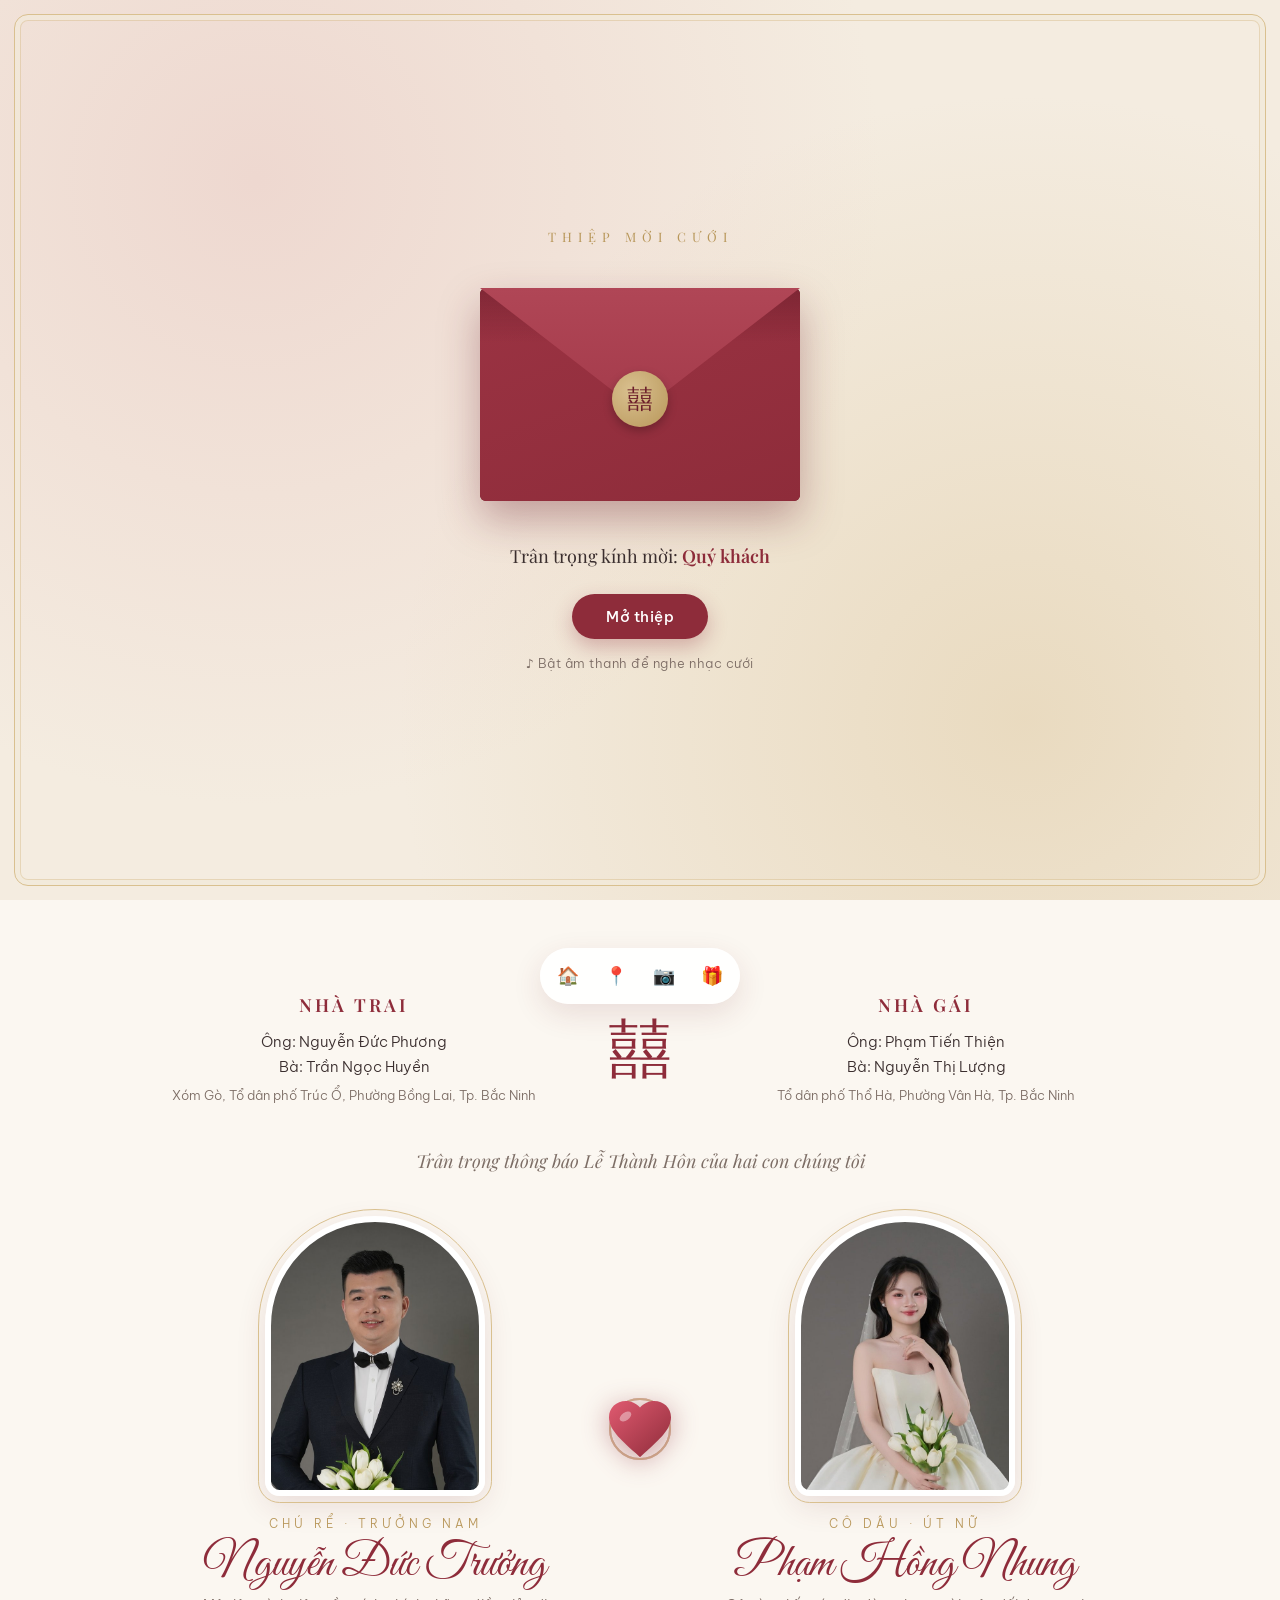
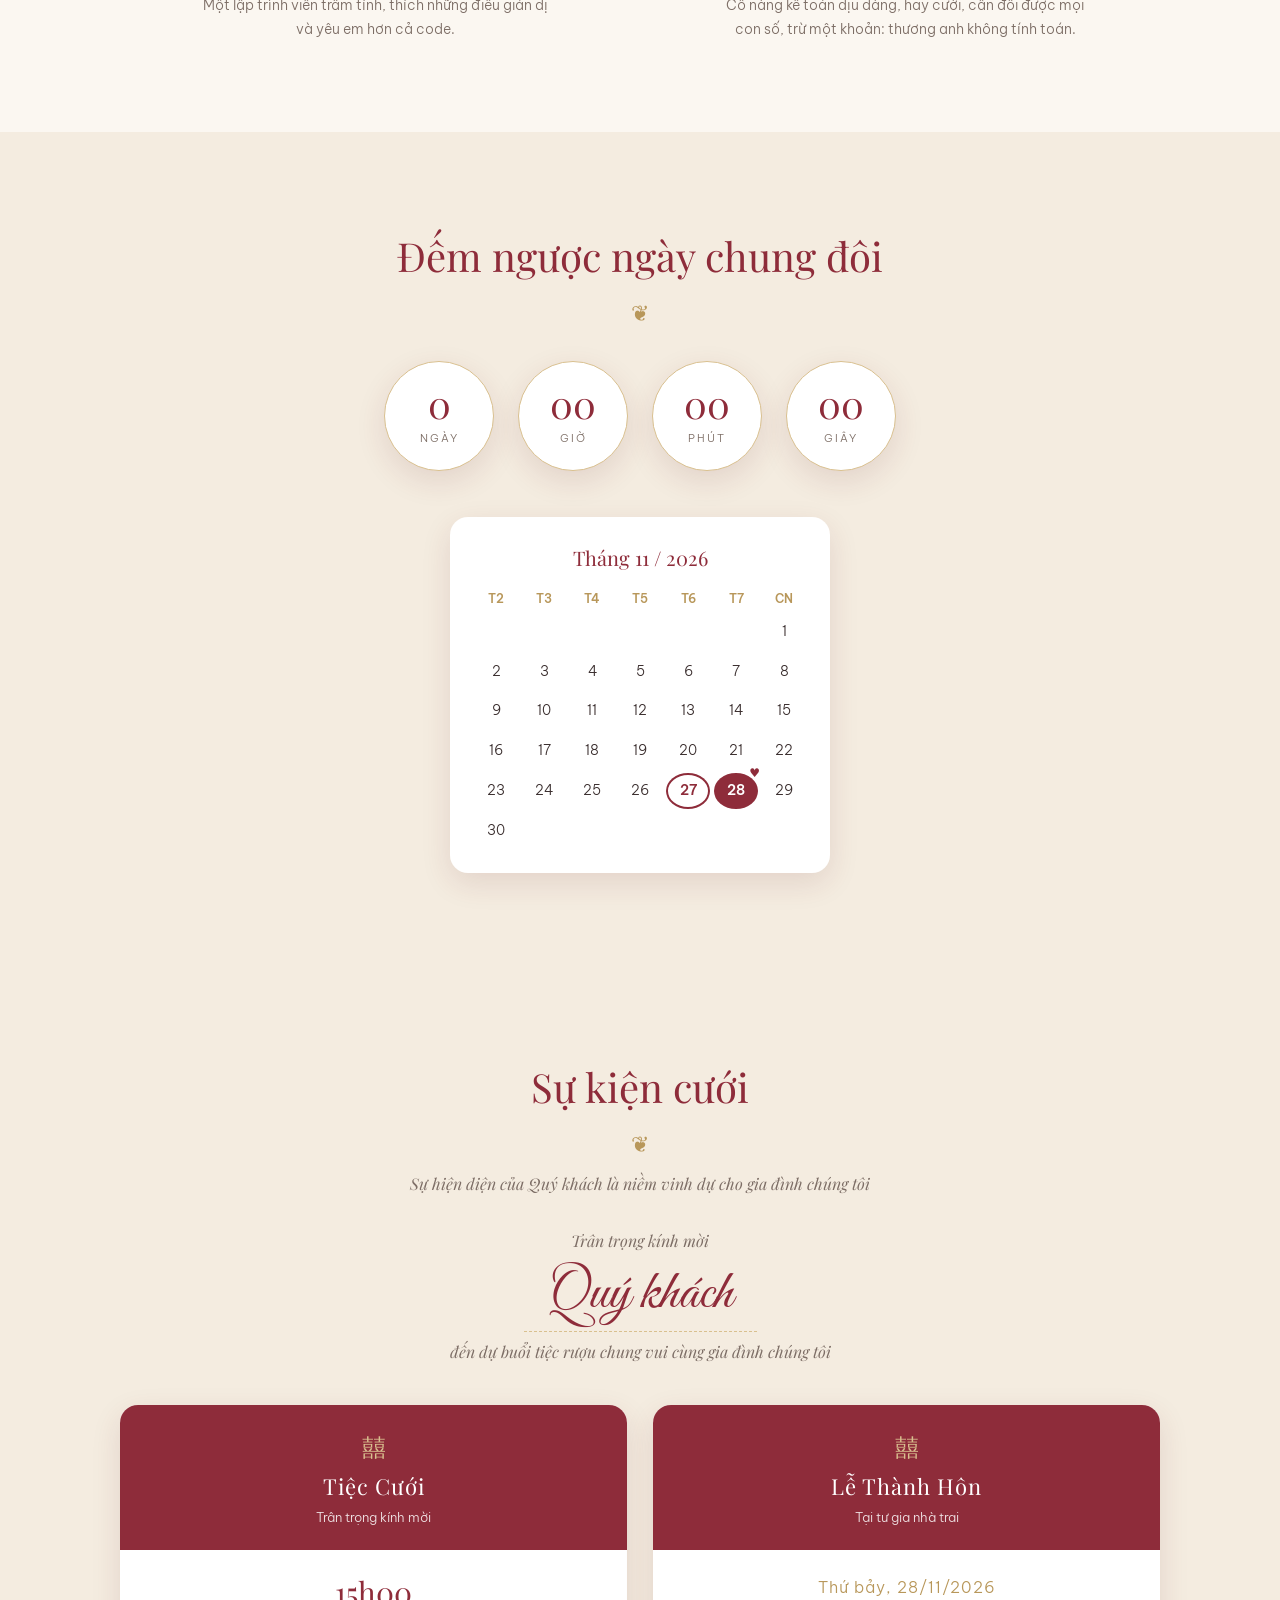
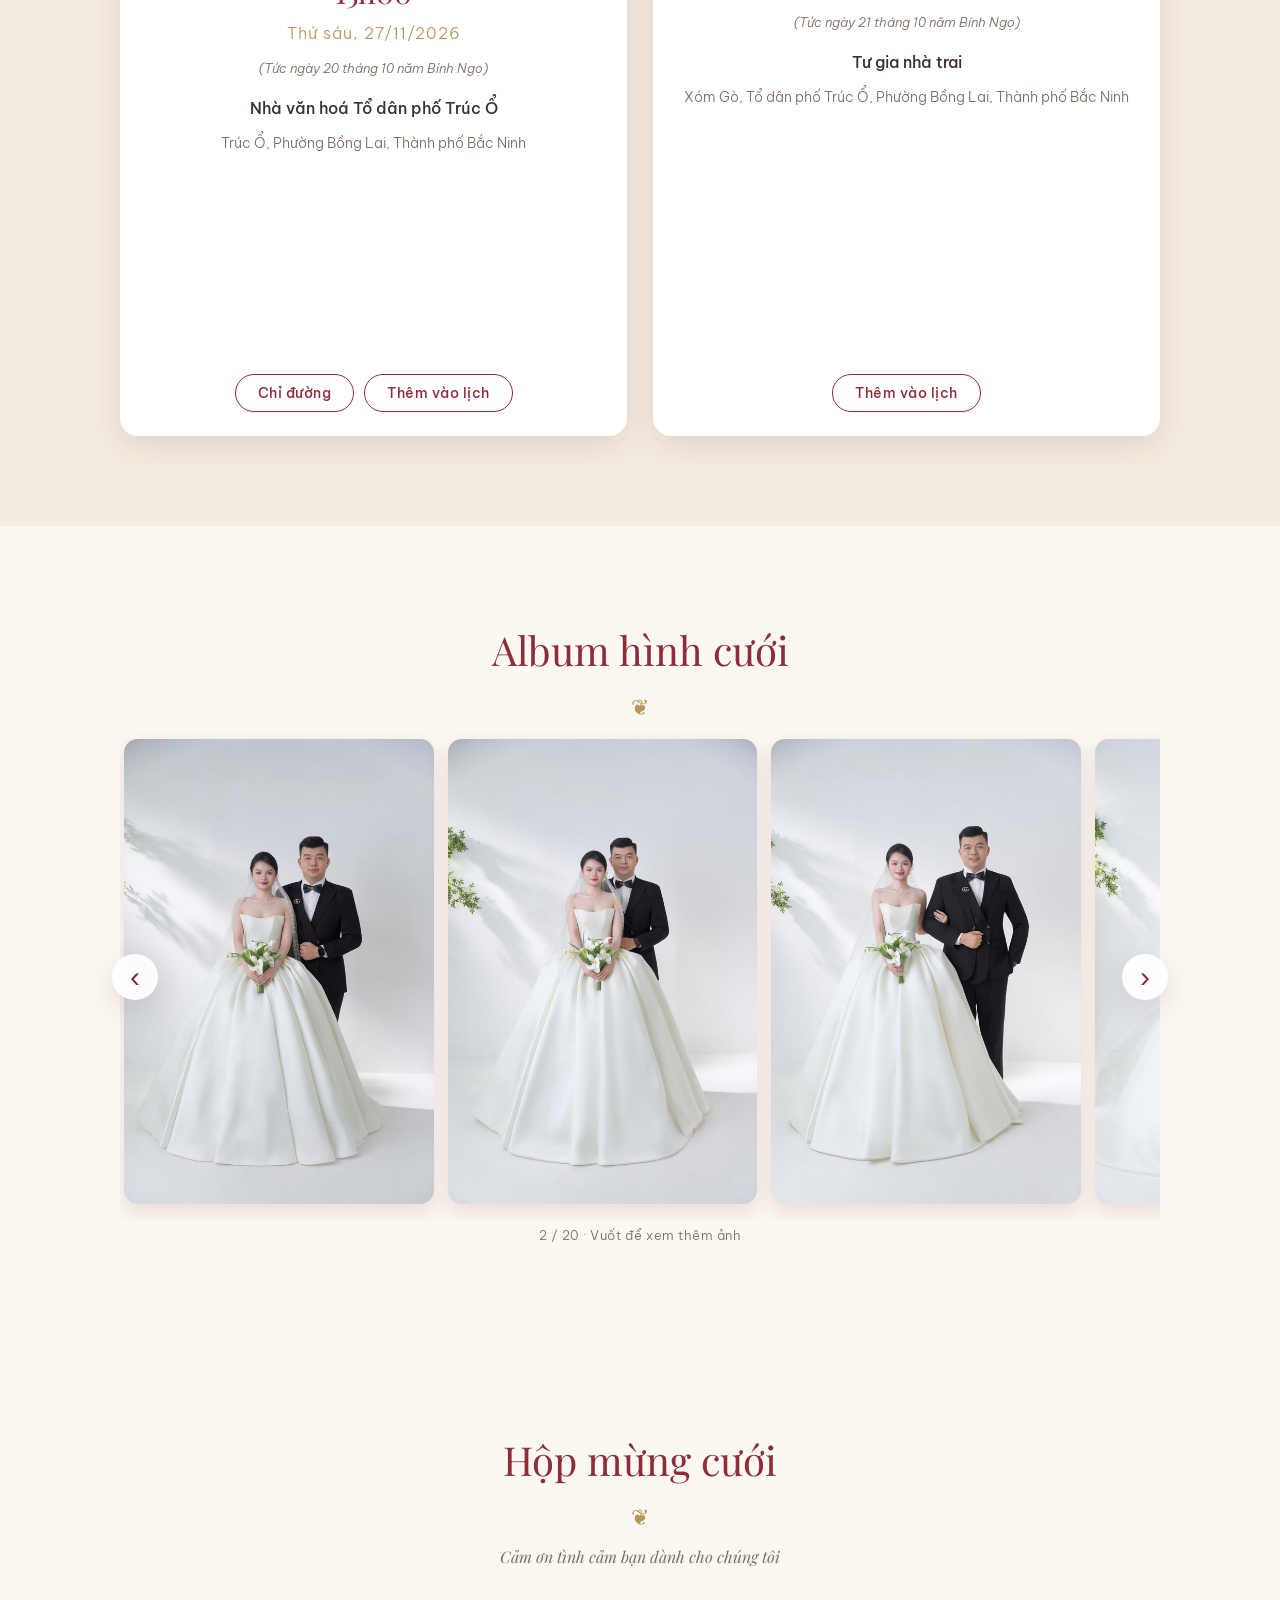
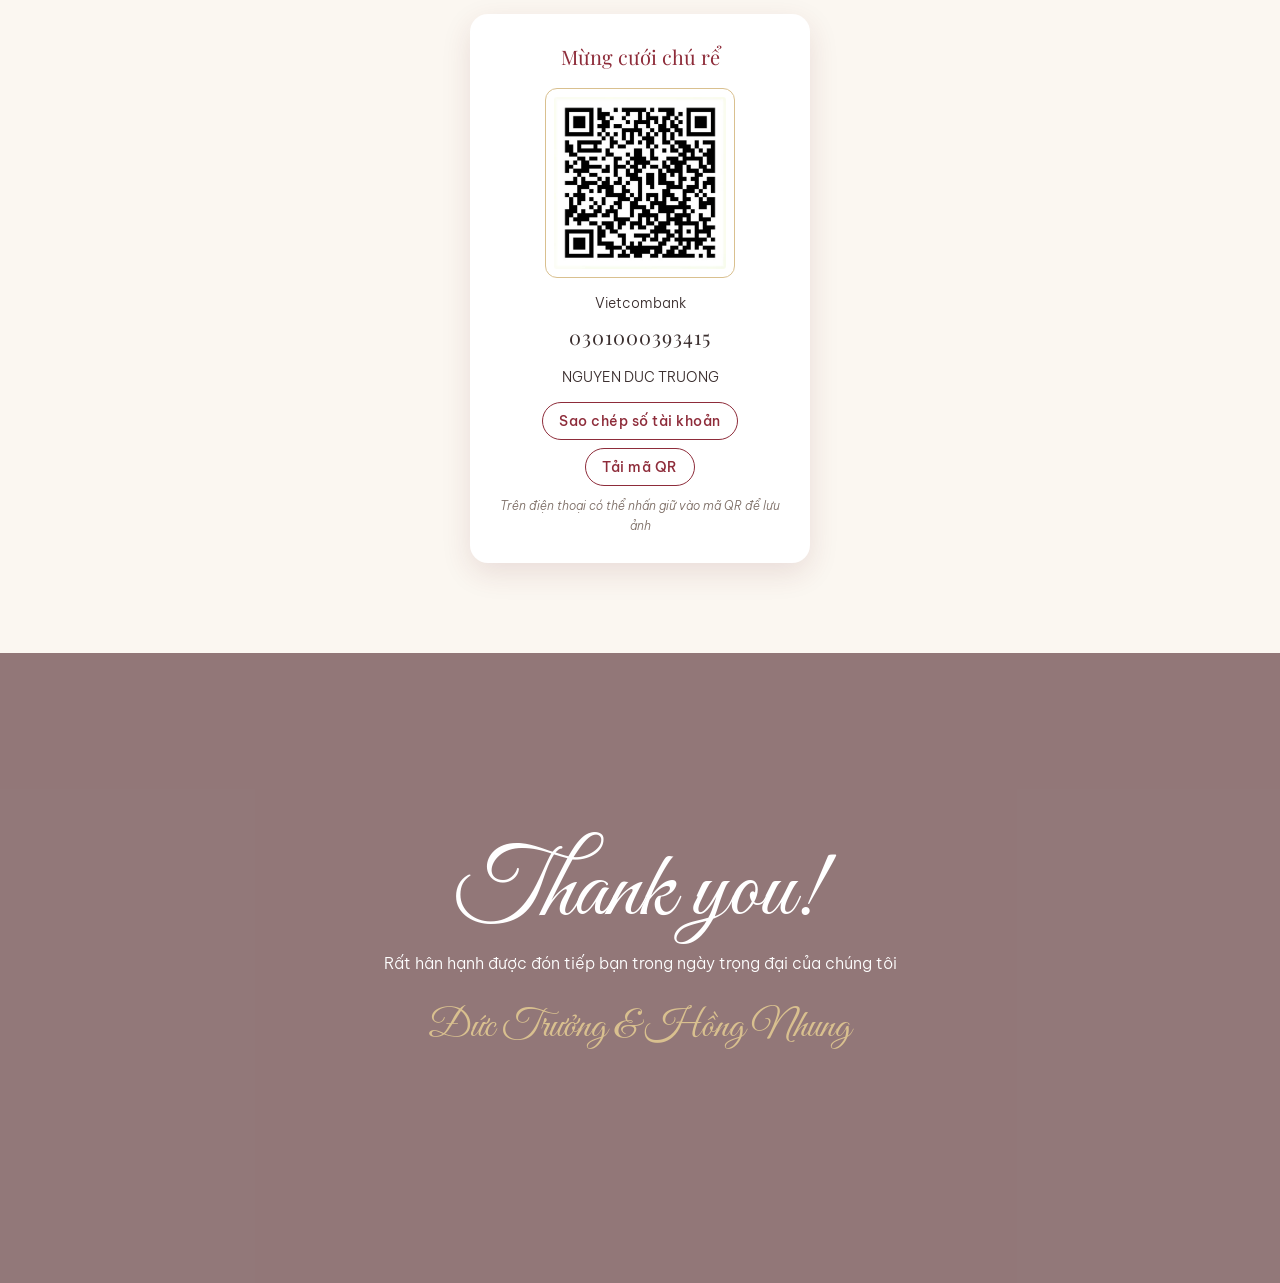
==== index.html @ d147ee99 "anh" ====
<!DOCTYPE html>
<html lang="vi">
<head>
  <meta charset="UTF-8" />
  <meta name="viewport" content="width=device-width, initial-scale=1.0" />
  <title>Đức Trưởng ♥ Hồng Nhung — Thiệp cưới</title>
  <meta name="description" content="Trân trọng kính mời bạn đến dự lễ thành hôn của Đức Trưởng & Hồng Nhung" />
  <meta property="og:title" content="Thiệp cưới Đức Trưởng ♥ Hồng Nhung" />
  <meta property="og:description" content="Tiệc cưới 15h00 Thứ Bảy 28.11.2026 — Lễ thành hôn Chủ nhật 29.11.2026" />
  <!-- Ảnh đại diện khi gửi link qua Zalo / Messenger / Facebook.
       Nếu đổi địa chỉ trang thì sửa 2 dòng og:url và og:image bên dưới -->
  <meta property="og:type" content="website" />
  <meta property="og:url" content="https://0347778774.github.io/ThiepCuoi/" />
  <meta property="og:image" content="https://0347778774.github.io/ThiepCuoi/images/og.jpg" />
  <meta property="og:image:secure_url" content="https://0347778774.github.io/ThiepCuoi/images/og.jpg" />
  <meta property="og:image:type" content="image/jpeg" />
  <meta property="og:image:width" content="1200" />
  <meta property="og:image:height" content="630" />
  <meta property="og:image:alt" content="Thiệp cưới Đức Trưởng & Hồng Nhung" />
  <meta name="twitter:card" content="summary_large_image" />
  <meta name="twitter:image" content="https://0347778774.github.io/ThiepCuoi/images/og.jpg" />
  <meta property="og:site_name" content="Thiệp cưới Đức Trưởng & Hồng Nhung" />
  <meta property="og:locale" content="vi_VN" />
  <meta itemprop="image" content="https://0347778774.github.io/ThiepCuoi/images/og.jpg" />
  <link rel="image_src" href="https://0347778774.github.io/ThiepCuoi/images/og.jpg" />
  <link rel="icon" href="data:image/svg+xml,%3Csvg xmlns='http://www.w3.org/2000/svg' viewBox='0 0 100 100'%3E%3Ctext y='.9em' font-size='90'%3E%E2%9D%A4%EF%B8%8F%3C/text%3E%3C/svg%3E" />
  <link rel="preconnect" href="https://fonts.googleapis.com" />
  <link rel="preconnect" href="https://fonts.gstatic.com" crossorigin />
  <link href="https://fonts.googleapis.com/css2?family=Great+Vibes&family=Playfair+Display:ital,wght@0,400;0,600;1,400&family=Be+Vietnam+Pro:wght@300;400;500;600&display=swap" rel="stylesheet" />
  <link rel="stylesheet" href="style.css?v=18" />
</head>
<body class="locked">

  <!-- ========== MÀN HÌNH PHONG BÌ ========== -->
  <div id="cover" class="cover">
    <div class="cover-inner">
      <p class="cover-label">Thiệp mời cưới</p>
      <div class="envelope" id="envelope">
        <div class="env-back"></div>
        <div class="env-letter">
          <span class="hy">囍</span>
          <p class="script" data-bind="shortNames"></p>
          <p class="small" data-bind="dateDots"></p>
        </div>
        <div class="env-front"></div>
        <div class="env-flap"></div>
        <div class="env-seal">囍</div>
      </div>
      <p class="cover-guest">Trân trọng kính mời: <strong id="guestName">Quý khách</strong></p>
      <button class="btn btn-primary btn-shine" id="openBtn">Mở thiệp</button>
      <p class="cover-hint">♪ Bật âm thanh để nghe nhạc cưới</p>
    </div>
  </div>

  <!-- ========== NÚT NHẠC ========== -->
  <button class="music-btn" id="musicBtn" aria-label="Bật/tắt nhạc" hidden>
    <svg viewBox="0 0 24 24" width="22" height="22"><path fill="currentColor" d="M12 3v10.55A4 4 0 1 0 14 17V7h4V3h-6z"/></svg>
  </button>
  <audio id="bgMusic" loop preload="none"></audio>

  <!-- Hoa rơi -->
  <div id="petals" class="petals" aria-hidden="true"></div>

  <main id="main">

    <!-- ========== HERO ========== -->
    <section class="hero" id="home">
      <div class="hero-photo" id="heroPhoto"></div>
      <div class="hero-overlay"></div>
      <div class="hero-content reveal">
        <p class="eyebrow">Save the date</p>
        <h1 class="script hero-names">
          <span data-bind="groomShort"></span>
          <span class="amp">&amp;</span>
          <span data-bind="brideShort"></span>
        </h1>
        <p class="hero-date" data-bind="dateDots"></p>
        <p class="hero-guest" data-guest-box hidden><span>Trân trọng kính mời</span><strong class="script" data-guest></strong></p>
        <a href="#invite" class="scroll-down" aria-label="Cuộn xuống"><span></span></a>
      </div>
    </section>

    <!-- ========== LỜI MỜI & GIA ĐÌNH ========== -->
    <section class="section invite" id="invite">
      <div class="container">
        <div class="families reveal">
          <div class="family">
            <h4>Nhà trai</h4>
            <p>Ông: <span data-bind="groomFather"></span></p>
            <p>Bà: <span data-bind="groomMother"></span></p>
            <p class="addr" data-bind="groomAddress"></p>
          </div>
          <div class="hy-big">囍</div>
          <div class="family">
            <h4>Nhà gái</h4>
            <p>Ông: <span data-bind="brideFather"></span></p>
            <p>Bà: <span data-bind="brideMother"></span></p>
            <p class="addr" data-bind="brideAddress"></p>
          </div>
        </div>

        <p class="invite-text reveal">Trân trọng thông báo Lễ Thành Hôn của hai con chúng tôi</p>

        <div class="couple reveal">
          <div class="person">
            <div class="avatar" id="groomPhoto"></div>
            <p class="role" data-bind="groomRole"></p>
            <h3 class="script" data-bind="groomName"></h3>
            <p class="bio" data-bind="groomBio"></p>
          </div>
          <div class="heart-sep" aria-hidden="true">
            <span class="ring"></span><span class="ring r2"></span>
            <svg class="heart" viewBox="0 0 32 29">
              <defs><linearGradient id="heartGrad" x1="0" y1="0" x2="1" y2="1"><stop offset="0" stop-color="#e05a70"/><stop offset="1" stop-color="#8e2c3a"/></linearGradient></defs>
              <path fill="url(#heartGrad)" d="M16 29l-2.3-2.1C5.5 19.5 0 14.5 0 8.4 0 3.5 3.8 0 8.7 0c2.8 0 5.4 1.3 7.3 3.3C17.9 1.3 20.5 0 23.3 0 28.2 0 32 3.5 32 8.4c0 6.1-5.5 11.1-13.7 18.5L16 29z"/>
              <ellipse cx="8.5" cy="8" rx="3.4" ry="2" fill="#fff" opacity=".4" transform="rotate(-35 8.5 8)"/>
            </svg>
            <i>♥</i><i>♥</i><i>♥</i>
          </div>
          <div class="person">
            <div class="avatar" id="bridePhoto"></div>
            <p class="role" data-bind="brideRole"></p>
            <h3 class="script" data-bind="brideName"></h3>
            <p class="bio" data-bind="brideBio"></p>
          </div>
        </div>
      </div>
    </section>

    <!-- ========== ĐẾM NGƯỢC ========== -->
    <section class="section countdown-sec">
      <div class="container reveal">
        <h2 class="title">Đếm ngược ngày chung đôi</h2>
        <div class="countdown" id="countdown">
          <div><span id="cdD">0</span><small>Ngày</small></div>
          <div><span id="cdH">0</span><small>Giờ</small></div>
          <div><span id="cdM">0</span><small>Phút</small></div>
          <div><span id="cdS">0</span><small>Giây</small></div>
        </div>
        <div class="calendar" id="calendar"></div>
      </div>
    </section>

    <!-- ========== CHUYỆN TÌNH ========== -->
    <section class="section story" id="story" hidden> <!-- tạm ẩn: xoá chữ hidden để hiện lại -->
      <div class="container">
        <h2 class="title reveal">Chuyện tình yêu</h2>
        <p class="subtitle reveal">Hành trình từ hai người xa lạ trở thành một gia đình</p>
        <div class="timeline" id="timeline"></div>
      </div>
    </section>

    <!-- ========== SỰ KIỆN ========== -->
    <section class="section events" id="events">
      <div class="container">
        <h2 class="title reveal">Sự kiện cưới</h2>
        <p class="subtitle reveal">Sự hiện diện của Quý khách là niềm vinh dự cho gia đình chúng tôi</p>
        <div class="guest-invite reveal">
          <p>Trân trọng kính mời</p>
          <p class="script guest-invite-name" id="guestInvite">Quý khách</p>
          <p>đến dự buổi tiệc rượu chung vui cùng gia đình chúng tôi</p>
        </div>
        <div class="event-grid" id="eventGrid"></div>
      </div>
    </section>

    <!-- ========== ALBUM ========== -->
    <section class="section album" id="album">
      <div class="container">
        <h2 class="title reveal">Album hình cưới</h2>
        <div class="gallery-wrap reveal">
          <button class="g-nav g-prev" id="gPrev" aria-label="Ảnh trước">‹</button>
          <div class="gallery" id="gallery"></div>
          <button class="g-nav g-next" id="gNext" aria-label="Ảnh sau">›</button>
        </div>
        <p class="g-count"><span id="gCount"></span> · Vuốt để xem thêm ảnh</p>
      </div>
    </section>

    <!-- ========== XÁC NHẬN THAM DỰ ========== -->
    <section class="section rsvp" id="rsvp" hidden> <!-- tạm ẩn -->
      <div class="container narrow">
        <h2 class="title reveal">Xác nhận tham dự</h2>
        <p class="subtitle reveal">Vui lòng phản hồi để chúng tôi chuẩn bị đón tiếp chu đáo nhất</p>
        <form class="card form reveal" id="rsvpForm">
          <label>Họ và tên *<input name="name" required placeholder="Nhập tên của bạn" /></label>
          <label>Bạn là khách của
            <select name="side"><option>Nhà trai</option><option>Nhà gái</option></select>
          </label>
          <label>Bạn sẽ tham dự chứ?
            <select name="attend">
              <option value="yes">Chắc chắn rồi, mình sẽ đến!</option>
              <option value="maybe">Mình sẽ cố gắng</option>
              <option value="no">Rất tiếc, mình không đến được</option>
            </select>
          </label>
          <label>Số người tham dự
            <select name="guests"><option>1</option><option>2</option><option>3</option><option>4+</option></select>
          </label>
          <label>Lời chúc gửi cô dâu chú rể
            <textarea name="wish" rows="3" placeholder="Viết lời chúc của bạn..."></textarea>
          </label>
          <button class="btn btn-primary" type="submit">Gửi xác nhận</button>
          <p class="form-msg" id="rsvpMsg"></p>
        </form>
      </div>
    </section>

    <!-- ========== SỔ LƯU BÚT ========== -->
    <section class="section wishes" id="wishes" hidden> <!-- tạm ẩn -->
      <div class="container narrow">
        <h2 class="title reveal">Sổ lưu bút</h2>
        <div class="wish-list" id="wishList"></div>
      </div>
    </section>

    <!-- ========== HỘP MỪNG CƯỚI ========== -->
    <section class="section gift" id="gift">
      <div class="container">
        <h2 class="title reveal">Hộp mừng cưới</h2>
        <p class="subtitle reveal">Cảm ơn tình cảm bạn dành cho chúng tôi</p>
        <div class="gift-grid" id="giftGrid"></div>
      </div>
    </section>

    <!-- ========== LỜI CẢM ƠN ========== -->
    <section class="thanks">
      <div class="thanks-overlay"></div>
      <div class="thanks-content reveal">
        <h2 class="script">Thank you!</h2>
        <p>Rất hân hạnh được đón tiếp bạn trong ngày trọng đại của chúng tôi</p>
        <p class="script thanks-names" data-bind="shortNames"></p>
      </div>
    </section>

  </main>

  <!-- Thanh điều hướng dưới -->
  <nav class="bottom-nav" id="bottomNav">
    <a href="#home" title="Trang đầu">🏠</a>
    <a href="#events" title="Sự kiện">📍</a>
    <a href="#album" title="Album">📷</a>
    <a href="#gift" title="Mừng cưới">🎁</a>
  </nav>

  <!-- Lightbox -->
  <div class="lightbox" id="lightbox">
    <button class="lb-close" id="lbClose" aria-label="Đóng">×</button>
    <button class="lb-nav lb-prev" id="lbPrev" aria-label="Ảnh trước">‹</button>
    <img id="lbImg" alt="" />
    <button class="lb-nav lb-next" id="lbNext" aria-label="Ảnh sau">›</button>
  </div>

  <div class="toast" id="toast"></div>

  <script src="qr-data.js?v=18"></script>
  <script src="script.js?v=18"></script>
</body>
</html>
---- style.css ----
/* ================= BIẾN MÀU ================= */
:root {
  --ivory: #fbf7f1;
  --cream: #f4ece0;
  --rose: #e8c4c0;
  --wine: #8e2c3a;
  --wine-dark: #6b1e2a;
  --gold: #b8975a;
  --gold-light: #d9c08f;
  --ink: #3b2f2f;
  --muted: #7d6e66;
  --radius: 18px;
  --shadow: 0 10px 30px rgba(107, 30, 42, .12);
  --f-script: "Great Vibes", cursive;
  --f-serif: "Playfair Display", serif;
  --f-sans: "Be Vietnam Pro", system-ui, sans-serif;
}

* { box-sizing: border-box; margin: 0; padding: 0; }
[hidden] { display: none !important; }
html { scroll-behavior: smooth; }
body {
  font-family: var(--f-sans);
  color: var(--ink);
  background: var(--ivory);
  line-height: 1.7;
  font-weight: 300;
  overflow-x: hidden;
}
body.locked { overflow: hidden; }
img { max-width: 100%; display: block; }
a { color: inherit; }

.script { font-family: var(--f-script); font-weight: 400; }
.container { max-width: 1080px; margin: 0 auto; padding: 0 20px; }
.container.narrow { max-width: 620px; }

.section { padding: 90px 0; position: relative; }
.title {
  font-family: var(--f-serif);
  font-weight: 400;
  font-size: clamp(28px, 5vw, 40px);
  text-align: center;
  color: var(--wine);
  margin-bottom: 8px;
}
.title::after {
  content: "❦";
  display: block;
  color: var(--gold);
  font-size: 22px;
  margin-top: 4px;
}
.subtitle { text-align: center; color: var(--muted); margin-bottom: 44px; font-style: italic; font-family: var(--f-serif); }

/* ================= NÚT ================= */
.btn {
  display: inline-flex; align-items: center; justify-content: center; gap: 8px;
  border: none; cursor: pointer;
  padding: 13px 34px; border-radius: 999px;
  font: 500 15px var(--f-sans); letter-spacing: .5px;
  transition: transform .2s, box-shadow .2s, background .2s;
  text-decoration: none;
}
.btn-primary { background: var(--wine); color: #fff; box-shadow: 0 8px 20px rgba(142, 44, 58, .3); }
.btn-primary:hover { background: var(--wine-dark); transform: translateY(-2px); }
.btn-outline { background: transparent; color: var(--wine); border: 1px solid var(--wine); padding: 9px 22px; font-size: 14px; }
.btn-outline:hover { background: var(--wine); color: #fff; }

/* ================= PHONG BÌ ================= */
.cover {
  position: fixed; inset: 0; z-index: 100;
  display: grid; place-items: center;
  background:
    radial-gradient(circle at 20% 20%, rgba(232, 196, 192, .5), transparent 50%),
    radial-gradient(circle at 80% 80%, rgba(217, 192, 143, .4), transparent 50%),
    var(--cream);
  transition: opacity .7s ease, transform 1s cubic-bezier(.22, 1, .36, 1), visibility .7s;
  will-change: opacity, transform;
  padding: 20px; overflow: hidden;
}
.cover::before {                      /* khung viền vàng */
  content: ""; position: absolute; inset: 14px; pointer-events: none;
  border: 1px solid var(--gold-light); border-radius: 14px;
  box-shadow: inset 0 0 0 5px rgba(255, 255, 255, .5), inset 0 0 0 6px rgba(217, 192, 143, .5);
}
.cover.hide { opacity: 0; visibility: hidden; transform: scale(1.08); }
.cover-inner { text-align: center; position: relative; }
.cover-label { font-family: var(--f-serif); letter-spacing: 6px; text-transform: uppercase; color: var(--gold); font-size: 13px; margin-bottom: 40px; }
.cover-guest { margin: 40px 0 22px; font-family: var(--f-serif); font-size: 18px; }
.cover-guest strong { color: var(--wine); font-weight: 600; }
.cover-hint { margin-top: 14px; font-size: 12.5px; color: var(--muted); letter-spacing: .5px; animation: blink 2.4s ease-in-out infinite; }
@keyframes blink { 50% { opacity: .35; } }

/* các chữ, nút mờ dần khi mở */
.cover-label, .cover-guest, .cover .btn, .cover-hint { transition: opacity .35s ease, transform .45s cubic-bezier(.22, 1, .36, 1); }
.cover.opening .cover-label { opacity: 0; transform: translateY(-14px); }
.cover.opening .cover-guest, .cover.opening .btn, .cover.opening .cover-hint { opacity: 0; transform: translateY(14px); animation: none; }

/* nút có vệt sáng lướt qua + vòng sóng */
.btn-shine { position: relative; overflow: hidden; animation: ring 2.4s ease-out infinite; }
.btn-shine::after {
  content: ""; position: absolute; top: 0; left: -60%; width: 40%; height: 100%;
  background: linear-gradient(100deg, transparent, rgba(255, 255, 255, .45), transparent);
  transform: skewX(-20deg); animation: shine 3s ease-in-out infinite;
}
@keyframes shine { 0%, 55% { left: -60%; } 100% { left: 130%; } }
@keyframes ring { 0% { box-shadow: 0 8px 20px rgba(142, 44, 58, .3), 0 0 0 0 rgba(142, 44, 58, .35); } 70%, 100% { box-shadow: 0 8px 20px rgba(142, 44, 58, .3), 0 0 0 16px rgba(142, 44, 58, 0); } }

.envelope {
  position: relative; width: min(320px, 80vw); aspect-ratio: 1.5;
  margin: 0 auto; cursor: pointer;
  perspective: 1000px;
  transition: transform .9s cubic-bezier(.22, 1, .36, 1);
  will-change: transform;
}
.env-back, .env-front, .env-flap { position: absolute; inset: 0; }
.env-back { background: var(--wine-dark); border-radius: 6px; box-shadow: 0 18px 40px rgba(107, 30, 42, .35); }
.env-front {
  /* miệng phong bì khoét cong xuống; viền trên hơi tối để trông có chiều sâu */
  background:
    linear-gradient(180deg, rgba(60, 10, 20, .28) 0%, rgba(60, 10, 20, 0) 26%),
    linear-gradient(160deg, #9b3343, var(--wine));
  will-change: transform;   /* tách lớp riêng để đường khoét hiển thị đúng phía trước tấm thiệp */
  clip-path: polygon(0% 0.0%, 5% 5.5%, 10% 9.4%, 15% 12.2%, 20% 13.9%, 25% 15.0%, 30% 15.6%, 35% 15.9%, 40% 16.0%, 45% 16.0%, 50% 16.0%, 55% 16.0%, 60% 16.0%, 65% 15.9%, 70% 15.6%, 75% 15.0%, 80% 13.9%, 85% 12.2%, 90% 9.4%, 95% 5.5%, 100% 0.0%, 100% 100%, 0 100%);
  border-radius: 6px; z-index: 3;
}
.env-flap {
  background: linear-gradient(180deg, #b04656, #9b3343);
  clip-path: polygon(0 0, 100% 0, 50% 58%);
  transform-origin: top; z-index: 4;
  transition: transform .55s cubic-bezier(.65, 0, .35, 1) .08s, z-index 0s .36s;
  will-change: transform;   /* không ẩn mặt sau: nắp lật lên vẫn phải thấy, nằm sau tấm thiệp */
}
.env-seal {
  position: absolute; left: 50%; top: 52%; z-index: 5;
  width: 56px; height: 56px; margin: -28px 0 0 -28px;
  border-radius: 50%; background: radial-gradient(circle at 35% 35%, var(--gold-light), var(--gold));
  color: var(--wine-dark); display: grid; place-items: center;
  font-size: 26px; box-shadow: 0 4px 10px rgba(0, 0, 0, .25);
  transition: transform .3s cubic-bezier(.3, 1.6, .5, 1), opacity .25s ease;
  animation: glow 2.4s ease-in-out infinite;
}
@keyframes glow { 50% { box-shadow: 0 4px 10px rgba(0, 0, 0, .25), 0 0 22px 6px rgba(217, 192, 143, .75); } }
.env-letter {
  position: absolute; left: 6%; right: 6%; top: 8%; bottom: 6%;
  background: var(--ivory); z-index: 2; border-radius: 4px;
  /* nội dung dồn lên đầu tấm thiệp để khi trượt lên khỏi phong bì là đọc được ngay */
  /* nội dung dồn lên đầu tấm thiệp: chỉ cần nhô lên khỏi phong bì là đọc được */
  display: flex; flex-direction: column; align-items: center; justify-content: flex-start;
  padding-top: 10px; gap: 2px;
  transition: transform .7s cubic-bezier(.22, 1, .36, 1), box-shadow .7s ease;
  will-change: transform;
  border: 1px solid var(--gold-light);
  box-shadow: inset 0 0 0 4px var(--ivory), inset 0 0 0 5px rgba(217, 192, 143, .6);
}
.env-letter .hy { color: var(--wine); font-size: 26px; line-height: 1.1; }
.env-letter .script { white-space: nowrap; font-size: 22px; color: var(--wine); line-height: 1.2; text-align: center; padding: 0 10px; }
.env-letter .small { font-size: 12px; letter-spacing: 3px; color: var(--gold); }
.envelope.open { animation: none; transform: translateY(40px); }
.envelope.open .env-seal { transform: scale(1.5) rotate(-25deg); opacity: 0; animation: none; }
.envelope.open .env-flap { transform: rotateX(180deg); z-index: 1; background: linear-gradient(0deg, #6a1824, #842535); } /* mặt trong nắp tối hơn → thấy rõ đường khoét */
/* tấm thiệp nhô lên khỏi phong bì, lộ tên & ngày cưới */
.envelope.letter-out .env-letter { transform: translateY(-62%); box-shadow: inset 0 0 0 4px var(--ivory), inset 0 0 0 5px rgba(217, 192, 143, .6), 0 -10px 30px rgba(107, 30, 42, .2); }
.envelope:not(.open) { animation: float 3s ease-in-out infinite; }
@keyframes float { 50% { transform: translateY(-8px); } }

/* chữ ở phần đầu hiện lần lượt sau khi mở thiệp */
.hero-content.visible > * { animation: heroIn .9s cubic-bezier(.22, 1, .36, 1) both; }
.hero-content.visible > :nth-child(1) { animation-delay: .1s; }
.hero-content.visible > :nth-child(2) { animation-delay: .25s; }
.hero-content.visible > :nth-child(3) { animation-delay: .45s; }
.hero-content.visible > :nth-child(4) { animation-delay: .6s; }
.hero-content.visible > :nth-child(5) { animation-delay: .75s; }

/* tên khách mời (lấy từ link ?to=...) */
.hero-guest {
  margin: 26px auto 0; padding: 12px 34px 8px; display: inline-flex; flex-direction: column; align-items: center;
  border-top: 1px solid rgba(217, 192, 143, .6); border-bottom: 1px solid rgba(217, 192, 143, .6);
}
.hero-guest[hidden] { display: none; }
.hero-guest span { font-size: 12px; letter-spacing: 4px; text-transform: uppercase; opacity: .9; }
.hero-guest strong { font-weight: 400; font-size: clamp(34px, 7vw, 52px); line-height: 1.3; color: var(--gold-light); text-shadow: 0 2px 12px rgba(0, 0, 0, .35); }
@keyframes heroIn { from { opacity: 0; transform: translateY(18px); } }

/* ================= NHẠC ================= */
.music-btn {
  position: fixed; right: 18px; top: 18px; z-index: 60;
  width: 46px; height: 46px; border-radius: 50%; border: none; cursor: pointer;
  background: rgba(255, 255, 255, .9); color: var(--wine);
  box-shadow: var(--shadow); display: grid; place-items: center;
}
.music-btn.playing { animation: spin 4s linear infinite; }
.music-btn.muted { opacity: .55; }
@keyframes spin { to { transform: rotate(360deg); } }

/* ================= HOA RƠI ================= */
.petals { position: fixed; inset: 0; pointer-events: none; z-index: 50; overflow: hidden; }
.petal {
  position: absolute; top: -30px;
  width: 14px; height: 12px;
  background: linear-gradient(135deg, #f7d6d8, #e8a5ad);
  border-radius: 150% 0 150% 0;
  opacity: .85;
  animation: fall linear forwards;
}
@keyframes fall {
  to { transform: translate(var(--dx), 110vh) rotate(var(--rot)); }
}

/* ================= HERO ================= */
.hero {
  position: relative; min-height: 100vh; min-height: 100svh;
  display: grid; place-items: center; text-align: center; color: #fff; overflow: hidden;
}
.hero-photo {
  position: absolute; inset: 0;
  background-size: cover; background-position: center 30%;
  transform: scale(1.08); animation: kenburns 20s ease-in-out infinite alternate;
  will-change: transform;
}
@keyframes kenburns { to { transform: scale(1.18) translateY(-2%); } }
.hero-overlay { position: absolute; inset: 0; background: linear-gradient(180deg, rgba(40, 10, 15, .25), rgba(40, 10, 15, .6)); }
.hero-content { position: relative; z-index: 2; padding: 20px; }
.eyebrow { letter-spacing: 8px; text-transform: uppercase; font-size: 13px; opacity: .9; }
.hero-names { font-size: clamp(56px, 12vw, 110px); line-height: 1.15; margin: 10px 0; text-shadow: 0 4px 20px rgba(0, 0, 0, .3); }
.hero-names span { display: inline-block; }
.hero-names .amp { color: var(--gold-light); margin: 0 .15em; }
.hero-date { font-family: var(--f-serif); letter-spacing: 8px; font-size: clamp(18px, 3vw, 24px); }
.scroll-down { display: block; margin: 50px auto 0; width: 26px; height: 42px; border: 2px solid #fff; border-radius: 14px; position: relative; }
.scroll-down span { position: absolute; left: 50%; top: 8px; width: 4px; height: 8px; margin-left: -2px; background: #fff; border-radius: 2px; animation: scroll 1.6s infinite; }
@keyframes scroll { to { transform: translateY(14px); opacity: 0; } }

/* ================= LỜI MỜI ================= */
.invite { background: var(--ivory); }
.families { display: grid; grid-template-columns: 1fr auto 1fr; align-items: center; gap: 20px; text-align: center; margin-bottom: 40px; }
.family h4 { font-family: var(--f-serif); color: var(--wine); font-size: 18px; letter-spacing: 3px; text-transform: uppercase; margin-bottom: 8px; font-weight: 600; }
.family p { font-size: 15px; }
.family .addr { color: var(--muted); font-size: 13px; margin-top: 4px; }
.hy-big { font-size: 64px; color: var(--wine); line-height: 1; }
.invite-text { text-align: center; font-family: var(--f-serif); font-style: italic; color: var(--muted); font-size: 18px; margin-bottom: 40px; }
.couple { display: flex; align-items: center; justify-content: center; gap: 30px; flex-wrap: wrap; }
.person { text-align: center; flex: 1 1 260px; max-width: 360px; }
.avatar {
  width: 220px; height: 280px; margin: 0 auto 18px;
  border-radius: 120px 120px 16px 16px;
  background-size: cover; background-position: center;
  border: 6px solid #fff; box-shadow: var(--shadow);
  outline: 1px solid var(--gold-light); outline-offset: 6px;
}
.role { letter-spacing: 4px; text-transform: uppercase; font-size: 12px; color: var(--gold); }
.person h3 { font-size: 46px; color: var(--wine); line-height: 1.3; }
.bio { color: var(--muted); font-size: 14px; }
.heart-sep { position: relative; flex: 0 0 auto; width: 110px; height: 110px; display: grid; place-items: center; }
.heart-sep .heart {
  width: 62px; position: relative; z-index: 2;
  filter: drop-shadow(0 6px 14px rgba(142, 44, 58, .45));
  animation: beat 1.3s ease-in-out infinite;
}
@keyframes beat {
  0%, 100% { transform: scale(1); }
  14% { transform: scale(1.3); }
  28% { transform: scale(.96); }
  42% { transform: scale(1.18); }
  70% { transform: scale(1); }
}
/* sóng lan ra theo nhịp tim */
.heart-sep .ring {
  position: absolute; width: 62px; height: 62px; border-radius: 50%;
  border: 2px solid rgba(142, 44, 58, .45); animation: ripple 1.3s ease-out infinite;
}
.heart-sep .r2 { animation-delay: .2s; border-color: rgba(217, 192, 143, .7); }
@keyframes ripple { 0% { transform: scale(.6); opacity: .9; } 100% { transform: scale(2); opacity: 0; } }
/* tim nhỏ bay lên */
.heart-sep i {
  position: absolute; left: 50%; top: 35%; font-style: normal; color: #e8a5ad; font-size: 14px;
  opacity: 0; animation: floatUp 3.6s ease-in infinite;
}
.heart-sep i:nth-of-type(1) { --x: -28px; }
.heart-sep i:nth-of-type(2) { --x: 24px; animation-delay: 1.2s; color: var(--wine); font-size: 11px; }
.heart-sep i:nth-of-type(3) { --x: -4px; animation-delay: 2.4s; color: var(--gold); font-size: 16px; }
@keyframes floatUp {
  0% { opacity: 0; transform: translate(-50%, 0) scale(.4); }
  15% { opacity: 1; }
  100% { opacity: 0; transform: translate(calc(-50% + var(--x)), -95px) scale(1.15) rotate(18deg); }
}

/* ================= ĐẾM NGƯỢC ================= */
.countdown-sec { background: var(--cream); }
.countdown { display: flex; justify-content: center; gap: clamp(10px, 3vw, 24px); margin: 30px 0 46px; }
.countdown div {
  width: clamp(70px, 18vw, 110px); aspect-ratio: 1;
  background: #fff; border-radius: 50%;
  display: flex; flex-direction: column; align-items: center; justify-content: center;
  box-shadow: var(--shadow); border: 1px solid var(--gold-light);
}
.countdown span { font-family: var(--f-serif); font-size: clamp(24px, 5vw, 38px); color: var(--wine); line-height: 1; }
.countdown small { font-size: 11px; letter-spacing: 2px; text-transform: uppercase; color: var(--muted); margin-top: 6px; }

.calendar { max-width: 380px; margin: 0 auto; background: #fff; border-radius: var(--radius); padding: 24px; box-shadow: var(--shadow); text-align: center; }
.calendar h4 { font-family: var(--f-serif); color: var(--wine); font-weight: 400; font-size: 20px; margin-bottom: 14px; }
.cal-grid { display: grid; grid-template-columns: repeat(7, 1fr); gap: 4px; font-size: 14px; }
.cal-grid .dow { font-weight: 600; color: var(--gold); font-size: 12px; }
.cal-grid .d { padding: 6px 0; border-radius: 50%; }
.cal-grid .d.hl { background: var(--wine); color: #fff; position: relative; font-weight: 600; }
.cal-grid .d.mark { box-shadow: inset 0 0 0 2px var(--wine); color: var(--wine); font-weight: 600; }
.cal-grid .d.hl::after { content: "♥"; position: absolute; top: -10px; right: -2px; color: var(--wine); font-size: 12px; }

/* ================= CHUYỆN TÌNH ================= */
.timeline { position: relative; max-width: 860px; margin: 0 auto; }
.timeline::before { content: ""; position: absolute; left: 50%; top: 0; bottom: 0; width: 1px; background: var(--gold-light); }
.tl-item { position: relative; width: 50%; padding: 0 40px 50px; }
.tl-item:nth-child(odd) { left: 0; text-align: right; }
.tl-item:nth-child(even) { left: 50%; }
.tl-item::before {
  content: "♥"; position: absolute; top: 2px;
  width: 30px; height: 30px; border-radius: 50%; background: var(--wine); color: #fff;
  display: grid; place-items: center; font-size: 13px;
}
.tl-item:nth-child(odd)::before { right: -15px; }
.tl-item:nth-child(even)::before { left: -15px; }
.tl-date { color: var(--gold); letter-spacing: 2px; font-size: 13px; font-weight: 500; }
.tl-item h4 { font-family: var(--f-serif); font-size: 22px; color: var(--wine); font-weight: 400; margin: 2px 0 6px; }
.tl-item p { color: var(--muted); font-size: 15px; }
.tl-img { width: 100%; aspect-ratio: 16/10; border-radius: 12px; background-size: cover; background-position: center 22%; margin-bottom: 12px; box-shadow: var(--shadow); }

/* ================= SỰ KIỆN ================= */
.events { background: var(--cream); }
.event-grid { display: grid; grid-template-columns: repeat(auto-fit, minmax(280px, 1fr)); gap: 26px; }
.event-card { background: #fff; border-radius: var(--radius); overflow: hidden; box-shadow: var(--shadow); text-align: center; display: flex; flex-direction: column; }
.event-head { background: var(--wine); color: #fff; padding: 22px 16px; }
.event-head .hy { font-size: 24px; color: var(--gold-light); }
.event-head h3 { font-family: var(--f-serif); font-weight: 400; font-size: 22px; letter-spacing: 1px; }
.event-head p { font-size: 13px; opacity: .85; }
.event-body { padding: 24px 22px; flex: 1; display: flex; flex-direction: column; gap: 10px; }
.event-time { font-family: var(--f-serif); font-size: 30px; color: var(--wine); line-height: 1.2; }
.event-day { color: var(--gold); letter-spacing: 1px; }
.event-lunar { font-size: 13px; color: var(--muted); font-style: italic; }
.event-place { font-weight: 500; margin-top: 6px; }
.event-addr { color: var(--muted); font-size: 14px; }
.event-map { width: 100%; height: 180px; border: 0; border-radius: 10px; margin-top: 8px; }
.event-actions { display: flex; gap: 10px; justify-content: center; flex-wrap: wrap; margin-top: auto; padding-top: 10px; }

.guest-invite {
  max-width: 560px; margin: -14px auto 40px; text-align: center;
  font-family: var(--f-serif); font-style: italic; color: var(--muted);
}
.guest-invite-name {
  font-style: normal; color: var(--wine); line-height: 1.3;
  font-size: clamp(40px, 8vw, 56px); margin: 4px 0 6px;
  border-bottom: 1px dashed var(--gold-light); display: inline-block; padding: 0 24px;
}

/* ================= ALBUM ================= */
/* dạng vuốt ngang */
.gallery-wrap { position: relative; }
.gallery {
  display: flex; gap: 14px; overflow-x: auto; scroll-snap-type: x mandatory;
  padding: 6px 4px 16px; scrollbar-width: none; -webkit-overflow-scrolling: touch;
}
.gallery::-webkit-scrollbar { display: none; }
@media (hover: hover) and (pointer: fine) {
  .gallery, .gallery .g-item { cursor: grab; }
  .gallery.dragging, .gallery.dragging .g-item { cursor: grabbing; }
}
.gallery.dragging { scroll-snap-type: none; }
.gallery { user-select: none; -webkit-user-select: none; }
.gallery img { user-select: none; -webkit-user-drag: none; }
.gallery .g-item {
  flex: 0 0 78%; max-width: 360px; aspect-ratio: 2 / 3; scroll-snap-align: center;
  border-radius: 14px; overflow: hidden; cursor: zoom-in; background: var(--cream);
  box-shadow: 0 8px 20px rgba(107, 30, 42, .12);
}
@media (min-width: 701px) { .gallery .g-item { flex-basis: 30%; } }
.gallery img { width: 100%; height: 100%; object-fit: cover; transition: transform .6s ease; }
.g-nav {
  position: absolute; top: 50%; transform: translateY(-50%); z-index: 2;
  width: 46px; height: 46px; border-radius: 50%; border: 0; cursor: pointer;
  background: rgba(255, 255, 255, .92); color: var(--wine); font-size: 30px; line-height: 1;
  box-shadow: var(--shadow);
}
.g-prev { left: -8px; }
.g-next { right: -8px; }
@media (max-width: 700px) {
  .g-nav { display: none; }
  .gallery { margin: 0 -20px; padding-left: 20px; padding-right: 20px; scroll-padding: 0 20px; } /* tràn sát mép màn hình */
}
.g-count { text-align: center; color: var(--muted); font-size: 13px; letter-spacing: .5px; margin-top: 4px; }
.gallery .g-item:hover img { transform: scale(1.06); }

.lightbox { position: fixed; inset: 0; z-index: 200; background: rgba(20, 8, 10, .92); display: none; align-items: center; justify-content: center; }
.lightbox.show { display: flex; }
.lightbox img { max-width: 92vw; max-height: 86vh; border-radius: 6px; }
.lb-close, .lb-nav { position: absolute; background: none; border: none; color: #fff; cursor: pointer; font-size: 44px; line-height: 1; padding: 10px 16px; }
.lb-close { top: 10px; right: 10px; }
.lb-prev { left: 4px; }
.lb-next { right: 4px; }

/* ================= FORM ================= */
.card { background: #fff; border-radius: var(--radius); box-shadow: var(--shadow); padding: 30px; }
.form { display: grid; gap: 16px; }
.form label { display: grid; gap: 6px; font-size: 14px; font-weight: 500; color: var(--ink); }
.form input, .form select, .form textarea {
  font: 300 15px var(--f-sans); color: var(--ink);
  padding: 12px 14px; border: 1px solid #e3d8cb; border-radius: 10px; background: var(--ivory);
  outline: none; transition: border-color .2s, box-shadow .2s; width: 100%;
}
.form input:focus, .form select:focus, .form textarea:focus { border-color: var(--gold); box-shadow: 0 0 0 3px rgba(184, 151, 90, .15); }
.form-msg { text-align: center; color: var(--wine); font-size: 14px; min-height: 1em; }

/* ================= LƯU BÚT ================= */
.wishes { background: var(--cream); }
.wish-list { max-height: 460px; overflow-y: auto; display: grid; gap: 14px; padding: 4px; }
.wish { background: #fff; border-radius: 14px; padding: 16px 18px; box-shadow: 0 4px 14px rgba(107, 30, 42, .07); border-left: 3px solid var(--gold); }
.wish strong { color: var(--wine); font-weight: 600; }
.wish small { color: var(--muted); margin-left: 6px; font-size: 12px; }
.wish p { margin-top: 4px; font-size: 15px; }
.wish-empty { text-align: center; color: var(--muted); font-style: italic; }

/* ================= MỪNG CƯỚI ================= */
.gift-grid { display: grid; grid-template-columns: repeat(auto-fit, minmax(260px, 340px)); justify-content: center; gap: 26px; max-width: 760px; margin: 0 auto; }
.gift-card { background: #fff; border-radius: var(--radius); padding: 26px; text-align: center; box-shadow: var(--shadow); }
.gift-card h4 { font-family: var(--f-serif); color: var(--wine); font-weight: 400; font-size: 20px; margin-bottom: 14px; }
.gift-qr { width: 190px; height: 190px; margin: 0 auto 14px; border-radius: 12px; border: 1px solid var(--gold-light); padding: 8px; background: #fff; object-fit: contain; }
.gift-card p { font-size: 14px; }
.gift-card .acc { font-family: var(--f-serif); font-size: 20px; color: var(--ink); letter-spacing: 1px; margin: 4px 0 12px; }
.gift-actions { display: flex; gap: 8px; justify-content: center; flex-wrap: wrap; margin-top: 12px; }
.gift-actions .btn { padding: 9px 16px; font-size: 13.5px; }
.gift-tip { font-size: 12px !important; color: var(--muted); margin-top: 10px; font-style: italic; }

/* ================= CẢM ƠN ================= */
.thanks { position: relative; min-height: 70vh; display: grid; place-items: center; text-align: center; color: #fff; background-size: cover; background-position: center 25%; background-attachment: fixed; padding: 80px 20px 120px; }
.thanks-overlay { position: absolute; inset: 0; background: rgba(60, 15, 22, .55); }
.thanks-content { position: relative; max-width: 560px; }
.thanks h2 { font-size: clamp(60px, 12vw, 96px); line-height: 1.2; }
.thanks-names { font-size: 40px; color: var(--gold-light); margin-top: 16px; }

/* ================= ĐIỀU HƯỚNG DƯỚI ================= */
.bottom-nav {
  position: fixed; left: 50%; bottom: 16px; transform: translate(-50%, 120px);
  z-index: 60; display: flex; gap: 4px; padding: 6px;
  background: rgba(255, 255, 255, .92); backdrop-filter: blur(8px);
  border-radius: 999px; box-shadow: var(--shadow);
  transition: transform .5s ease;
}
.bottom-nav.show { transform: translate(-50%, 0); }
.bottom-nav a { width: 44px; height: 44px; display: grid; place-items: center; border-radius: 50%; text-decoration: none; font-size: 18px; transition: background .2s; }
.bottom-nav a:hover { background: var(--cream); }

/* ================= TOAST ================= */
.toast {
  position: fixed; left: 50%; bottom: 90px; transform: translate(-50%, 20px);
  background: var(--ink); color: #fff; padding: 10px 20px; border-radius: 999px;
  font-size: 14px; opacity: 0; pointer-events: none; transition: .3s; z-index: 300;
}
.toast.show { opacity: 1; transform: translate(-50%, 0); }

/* ================= HIỆU ỨNG XUẤT HIỆN ================= */
.reveal { opacity: 0; transform: translateY(40px); transition: opacity 1s ease, transform 1s ease; }
.reveal.visible { opacity: 1; transform: none; }

/* ================= RESPONSIVE ================= */
@media (max-width: 700px) {
  /* điện thoại: tên chú rể / & / tên cô dâu trên 3 dòng */
  .hero-names span { display: block; white-space: nowrap; }
  .hero-names .amp { font-size: .62em; line-height: .9; margin: 0; }
  /* so le: tên trên lệch trái, tên dưới lệch phải */
  .hero-names span:first-child { transform: translateX(-14%); }
  .hero-names span:last-child { transform: translateX(14%); }
  .section { padding: 70px 0; }
  .families { grid-template-columns: 1fr; }
  .hy-big { font-size: 48px; order: -1; }
  .heart-sep { width: 100%; }
  .avatar { width: 190px; height: 240px; }
  .timeline::before { left: 15px; }
  .tl-item, .tl-item:nth-child(odd), .tl-item:nth-child(even) { width: 100%; left: 0; text-align: left; padding: 0 0 40px 50px; }
  .tl-item:nth-child(odd)::before, .tl-item:nth-child(even)::before { left: 0; right: auto; }
  .thanks { background-attachment: scroll; }
}
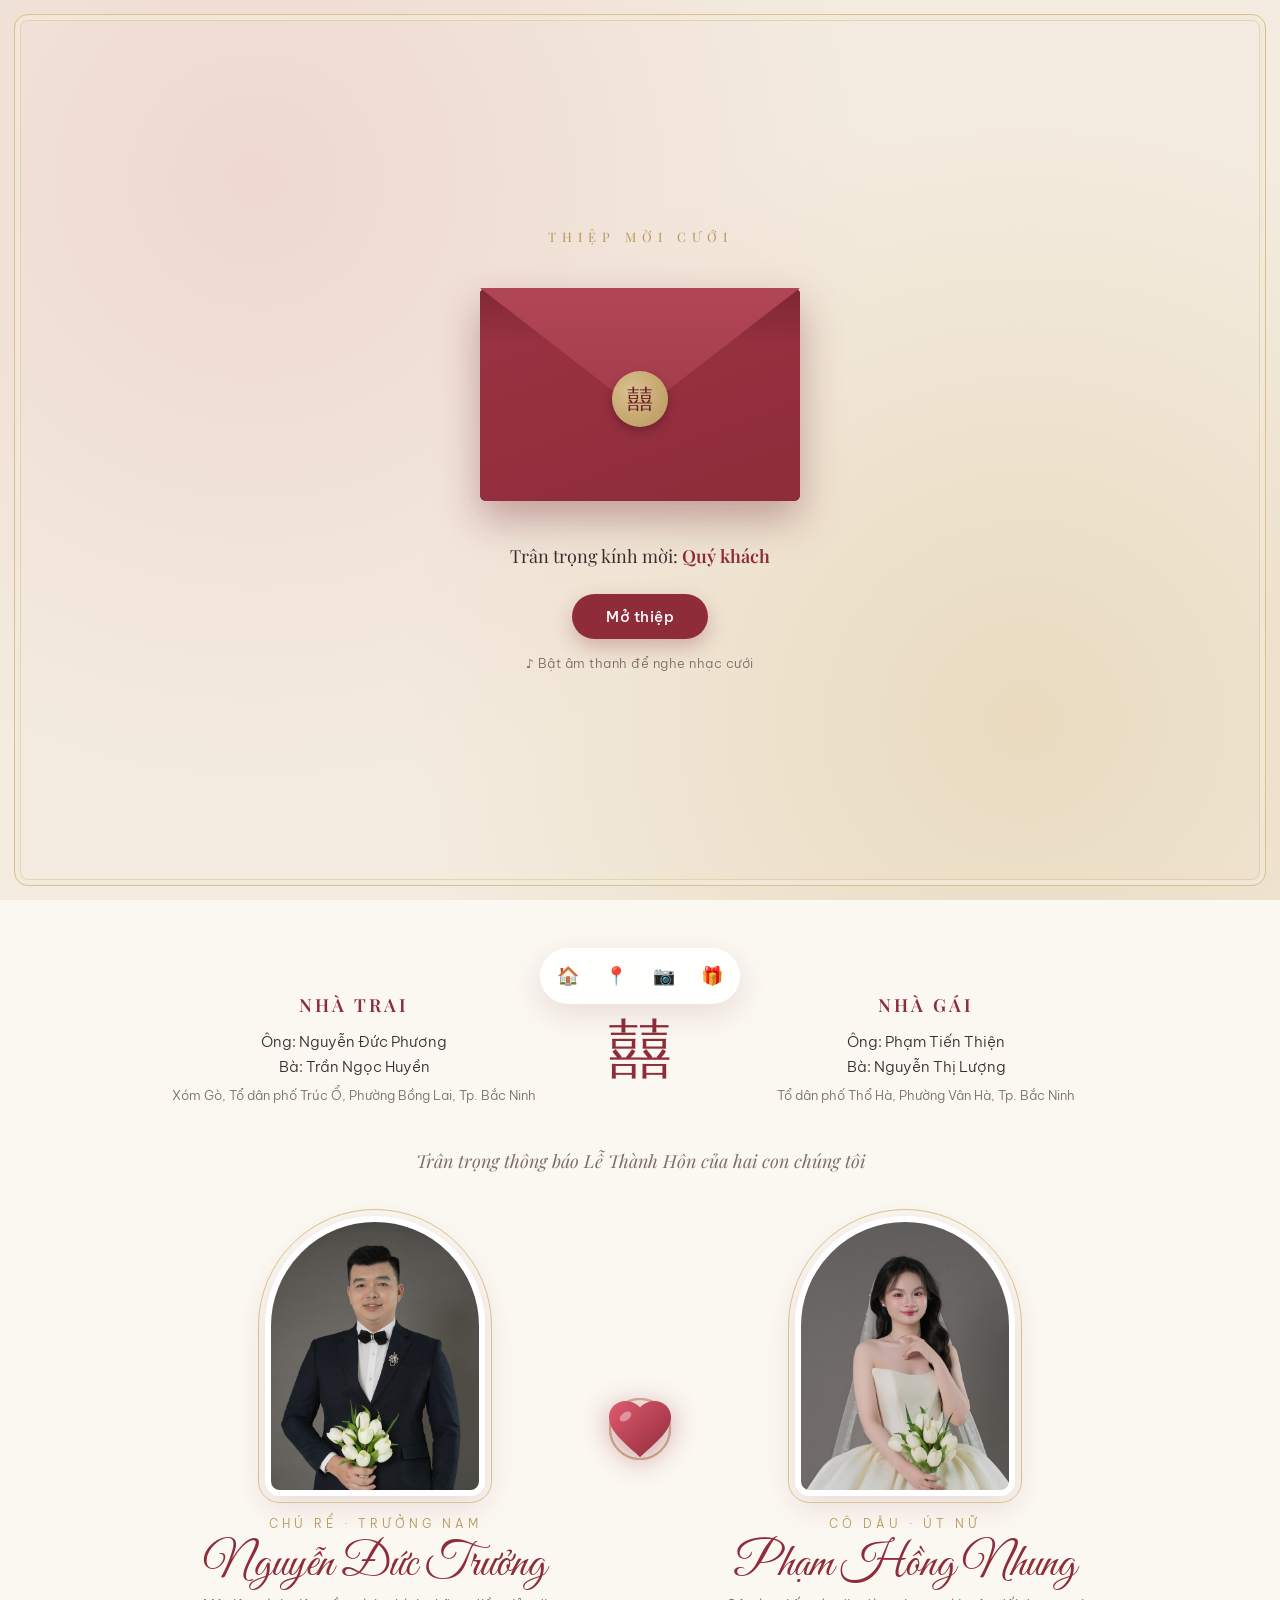
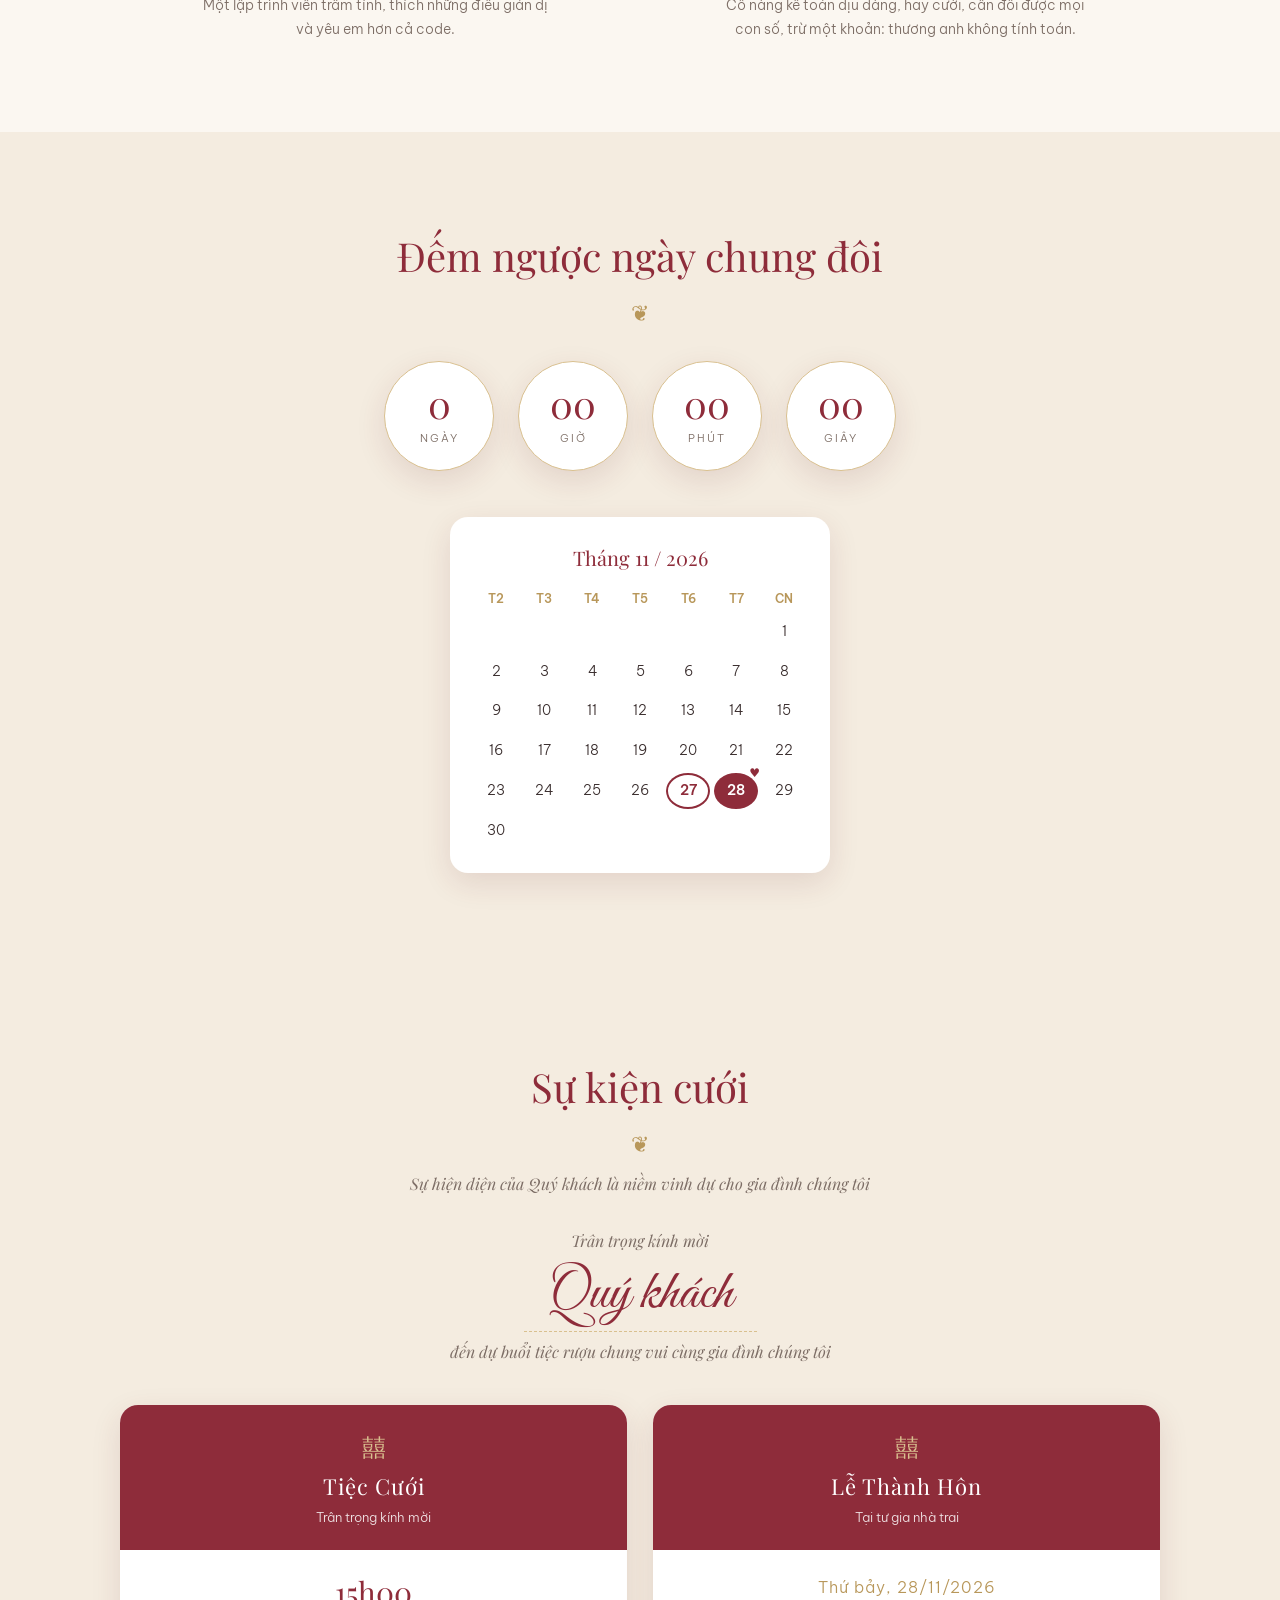
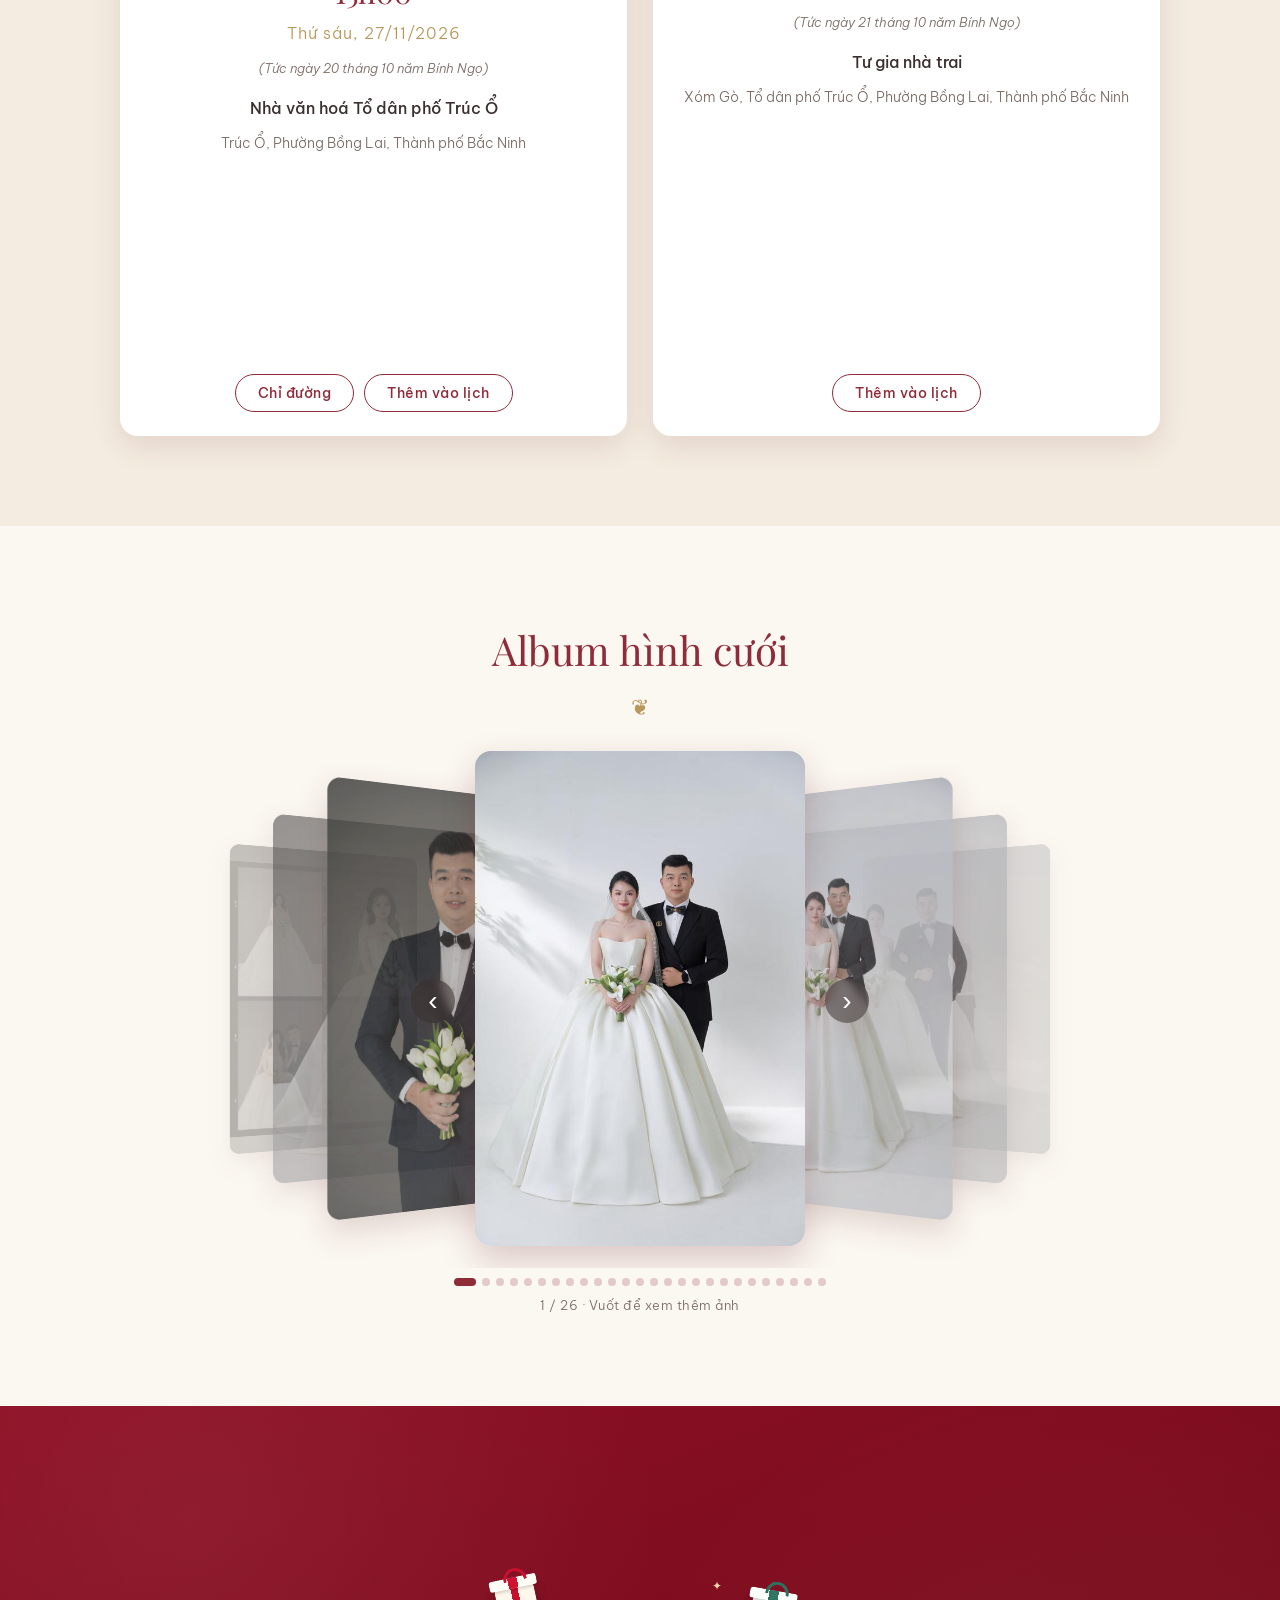
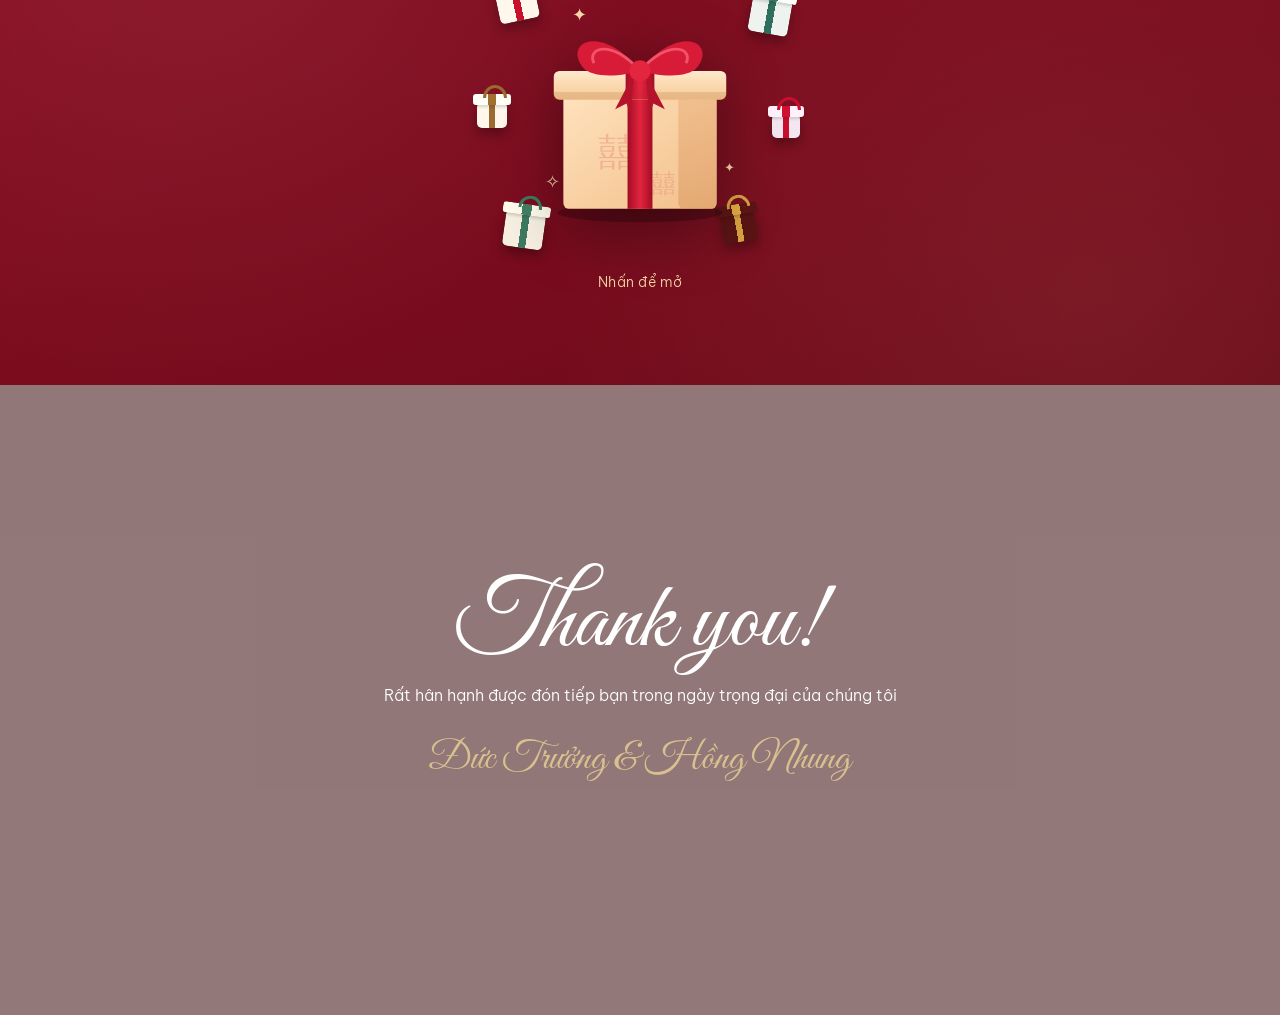
==== commit 414bd52a: "aa" ====
--- a/index.html
+++ b/index.html
@@ -8,9 +8,9 @@
   <meta property="og:title" content="Thiệp cưới Đức Trưởng ♥ Hồng Nhung" />
   <meta property="og:description" content="Tiệc cưới 15h00 Thứ Bảy 28.11.2026 — Lễ thành hôn Chủ nhật 29.11.2026" />
   <!-- Ảnh đại diện khi gửi link qua Zalo / Messenger / Facebook.
-       Nếu đổi địa chỉ trang thì sửa 2 dòng og:url và og:image bên dưới -->
+       Nếu đổi địa chỉ trang thì sửa các dòng có địa chỉ ảnh og.jpg bên dưới -->
   <meta property="og:type" content="website" />
-  <meta property="og:url" content="https://0347778774.github.io/ThiepCuoi/" />
+  <!-- KHÔNG đặt og:url: Messenger/Facebook sẽ mở link trong og:url thay cho link thật, làm mất tên khách (?nha=…&to=…) -->
   <meta property="og:image" content="https://0347778774.github.io/ThiepCuoi/images/og.jpg" />
   <meta property="og:image:secure_url" content="https://0347778774.github.io/ThiepCuoi/images/og.jpg" />
   <meta property="og:image:type" content="image/jpeg" />
@@ -27,7 +27,7 @@
   <link rel="preconnect" href="https://fonts.googleapis.com" />
   <link rel="preconnect" href="https://fonts.gstatic.com" crossorigin />
   <link href="https://fonts.googleapis.com/css2?family=Great+Vibes&family=Playfair+Display:ital,wght@0,400;0,600;1,400&family=Be+Vietnam+Pro:wght@300;400;500;600&display=swap" rel="stylesheet" />
-  <link rel="stylesheet" href="style.css?v=18" />
+  <link rel="stylesheet" href="style.css?v=26" />
 </head>
 <body class="locked">
 
@@ -168,11 +168,12 @@
     <section class="section album" id="album">
       <div class="container">
         <h2 class="title reveal">Album hình cưới</h2>
-        <div class="gallery-wrap reveal">
+        <div class="cf reveal" id="cf">
+          <div class="cf-stage" id="gallery"></div>
           <button class="g-nav g-prev" id="gPrev" aria-label="Ảnh trước">‹</button>
-          <div class="gallery" id="gallery"></div>
           <button class="g-nav g-next" id="gNext" aria-label="Ảnh sau">›</button>
         </div>
+        <div class="cf-dots" id="gDots"></div>
         <p class="g-count"><span id="gCount"></span> · Vuốt để xem thêm ảnh</p>
       </div>
     </section>
@@ -217,11 +218,57 @@
     <!-- ========== HỘP MỪNG CƯỚI ========== -->
     <section class="section gift" id="gift">
       <div class="container">
-        <h2 class="title reveal">Hộp mừng cưới</h2>
-        <p class="subtitle reveal">Cảm ơn tình cảm bạn dành cho chúng tôi</p>
+        <h2 class="gift-title reveal">Hộp quà mừng</h2>
+        <button class="giftbox-wrap reveal" id="giftOpen" type="button" aria-label="Mở hộp quà mừng cưới">
+          <!-- hộp quà nhỏ bay quanh -->
+          <span class="mini m1"></span><span class="mini m2"></span><span class="mini m3"></span>
+          <span class="mini m4"></span><span class="mini m5"></span><span class="mini m6"></span>
+          <span class="spark k1">✦</span><span class="spark k2">✦</span><span class="spark k3">✧</span><span class="spark k4">✦</span>
+          <!-- hộp quà chính -->
+          <svg class="giftbox" viewBox="0 0 220 230" aria-hidden="true">
+            <defs>
+              <linearGradient id="gbBody" x1="0" y1="0" x2="1" y2="1"><stop offset="0" stop-color="#ffe2bd"/><stop offset="1" stop-color="#f2bf8a"/></linearGradient>
+              <linearGradient id="gbSide" x1="0" y1="0" x2="0" y2="1"><stop offset="0" stop-color="#eab07a"/><stop offset="1" stop-color="#d9965f"/></linearGradient>
+              <linearGradient id="gbLid" x1="0" y1="0" x2="0" y2="1"><stop offset="0" stop-color="#ffe9cc"/><stop offset="1" stop-color="#f6c995"/></linearGradient>
+              <linearGradient id="gbRib" x1="0" y1="0" x2="1" y2="0"><stop offset="0" stop-color="#a30d24"/><stop offset=".5" stop-color="#e3253f"/><stop offset="1" stop-color="#a30d24"/></linearGradient>
+            </defs>
+            <ellipse cx="110" cy="218" rx="86" ry="10" fill="rgba(0,0,0,.25)"/>
+            <!-- thân hộp -->
+            <g class="gb-body">
+              <rect x="30" y="92" width="160" height="122" rx="6" fill="url(#gbBody)"/>
+              <rect x="150" y="92" width="40" height="122" rx="6" fill="url(#gbSide)" opacity=".55"/>
+              <text x="66" y="168" font-size="40" fill="#c8102e" opacity=".16" font-family="serif">囍</text>
+              <text x="122" y="196" font-size="26" fill="#c8102e" opacity=".14" font-family="serif">囍</text>
+              <rect x="97" y="92" width="26" height="122" fill="url(#gbRib)"/>
+            </g>
+            <!-- nắp hộp + nơ -->
+            <g class="gb-lid">
+              <rect x="20" y="70" width="180" height="30" rx="6" fill="url(#gbLid)"/>
+              <rect x="20" y="92" width="180" height="8" fill="rgba(160,90,40,.18)"/>
+              <rect x="95" y="70" width="30" height="30" fill="url(#gbRib)"/>
+              <path d="M110 70 C 70 20, 30 40, 50 66 C 62 80, 96 74, 110 70 Z" fill="#d81b36"/>
+              <path d="M110 70 C 150 20, 190 40, 170 66 C 158 80, 124 74, 110 70 Z" fill="#d81b36"/>
+              <path d="M110 70 C 80 36, 54 46, 62 62" fill="none" stroke="#ff6b7f" stroke-width="3" opacity=".7"/>
+              <path d="M110 70 C 140 36, 166 46, 158 62" fill="none" stroke="#ff6b7f" stroke-width="3" opacity=".7"/>
+              <path d="M104 72 L 84 110 L 96 104 L 100 116 Z" fill="#b5122b"/>
+              <path d="M116 72 L 136 110 L 124 104 L 120 116 Z" fill="#b5122b"/>
+              <circle cx="110" cy="70" r="11" fill="#e3253f"/>
+            </g>
+          </svg>
+        </button>
+        <p class="gift-hint">Nhấn để mở</p>
+      </div>
+    </section>
+
+    <!-- Popup mã QR mừng cưới -->
+    <div class="gift-modal" id="giftModal" hidden>
+      <div class="gift-dialog" role="dialog" aria-modal="true" aria-label="Mừng cưới">
+        <button class="gm-close" id="giftClose" type="button" aria-label="Đóng">×</button>
+        <h3 class="gm-title">Mừng cưới</h3>
+        <p class="gm-sub">Cảm ơn tình cảm bạn dành cho chúng tôi ♥</p>
         <div class="gift-grid" id="giftGrid"></div>
       </div>
-    </section>
+    </div>
 
     <!-- ========== LỜI CẢM ƠN ========== -->
     <section class="thanks">
@@ -253,7 +300,7 @@
 
   <div class="toast" id="toast"></div>
 
-  <script src="qr-data.js?v=18"></script>
-  <script src="script.js?v=18"></script>
+  <script src="qr-data.js?v=26"></script>
+  <script src="script.js?v=26"></script>
 </body>
 </html>
--- a/style.css
+++ b/style.css
@@ -194,6 +194,9 @@
 .music-btn.muted { opacity: .55; }
 @keyframes spin { to { transform: rotate(360deg); } }
 
+/* ================= PHÁO HOA ================= */
+.fireworks { position: fixed; inset: 0; width: 100%; height: 100%; pointer-events: none; z-index: 55; }
+
 /* ================= HOA RƠI ================= */
 .petals { position: fixed; inset: 0; pointer-events: none; z-index: 50; overflow: hidden; }
 .petal {
@@ -352,41 +355,43 @@
 }
 
 /* ================= ALBUM ================= */
-/* dạng vuốt ngang */
-.gallery-wrap { position: relative; }
-.gallery {
-  display: flex; gap: 14px; overflow-x: auto; scroll-snap-type: x mandatory;
-  padding: 6px 4px 16px; scrollbar-width: none; -webkit-overflow-scrolling: touch;
-}
-.gallery::-webkit-scrollbar { display: none; }
-@media (hover: hover) and (pointer: fine) {
-  .gallery, .gallery .g-item { cursor: grab; }
-  .gallery.dragging, .gallery.dragging .g-item { cursor: grabbing; }
-}
-.gallery.dragging { scroll-snap-type: none; }
-.gallery { user-select: none; -webkit-user-select: none; }
-.gallery img { user-select: none; -webkit-user-drag: none; }
-.gallery .g-item {
-  flex: 0 0 78%; max-width: 360px; aspect-ratio: 2 / 3; scroll-snap-align: center;
-  border-radius: 14px; overflow: hidden; cursor: zoom-in; background: var(--cream);
-  box-shadow: 0 8px 20px rgba(107, 30, 42, .12);
-}
-@media (min-width: 701px) { .gallery .g-item { flex-basis: 30%; } }
-.gallery img { width: 100%; height: 100%; object-fit: cover; transition: transform .6s ease; }
+/* dạng slide 3D (coverflow): ảnh giữa to, hai bên nghiêng và mờ dần */
+.cf {
+  --cw: min(62vw, 330px);                      /* bề rộng ảnh giữa */
+  position: relative; height: calc(var(--cw) * 1.5 + 40px);
+  perspective: 1200px; overflow: hidden;
+  touch-action: pan-y; user-select: none; -webkit-user-select: none;
+  margin: 0 -20px;                             /* tràn sát mép màn hình */
+}
+.cf-stage { position: absolute; inset: 0; transform-style: preserve-3d; }
+.cf .g-item {
+  position: absolute; left: 50%; top: 18px; width: var(--cw); aspect-ratio: 2 / 3;
+  margin-left: calc(var(--cw) / -2);
+  border-radius: 16px; overflow: hidden; background: var(--cream);
+  box-shadow: 0 14px 34px rgba(107, 30, 42, .22);
+  transition: transform .65s cubic-bezier(.22, 1, .36, 1), opacity .65s ease, filter .65s ease;
+  will-change: transform; cursor: pointer;
+}
+.cf.dragging .g-item { transition: none; }
+.cf .g-item.active { cursor: zoom-in; }
+.cf .g-item img { position: absolute; inset: 0; width: 100%; height: 100%; object-fit: cover; pointer-events: none; -webkit-user-drag: none; }
+/* ảnh ghép khổ ngang/vuông: hiện trọn ảnh, nền là chính ảnh đó làm mờ */
+.cf .g-item.fit img.main { object-fit: contain; }
+.cf .g-item .bg { filter: blur(16px) brightness(.85); transform: scale(1.2); }
 .g-nav {
-  position: absolute; top: 50%; transform: translateY(-50%); z-index: 2;
-  width: 46px; height: 46px; border-radius: 50%; border: 0; cursor: pointer;
-  background: rgba(255, 255, 255, .92); color: var(--wine); font-size: 30px; line-height: 1;
-  box-shadow: var(--shadow);
-}
-.g-prev { left: -8px; }
-.g-next { right: -8px; }
-@media (max-width: 700px) {
-  .g-nav { display: none; }
-  .gallery { margin: 0 -20px; padding-left: 20px; padding-right: 20px; scroll-padding: 0 20px; } /* tràn sát mép màn hình */
-}
-.g-count { text-align: center; color: var(--muted); font-size: 13px; letter-spacing: .5px; margin-top: 4px; }
-.gallery .g-item:hover img { transform: scale(1.06); }
+  position: absolute; top: 50%; transform: translateY(-50%); z-index: 300;
+  width: 44px; height: 44px; border-radius: 50%; border: 0; cursor: pointer;
+  background: rgba(59, 47, 47, .55); color: #fff; font-size: 28px; line-height: 1;
+  backdrop-filter: blur(4px); box-shadow: var(--shadow);
+}
+.g-prev { left: calc(50% - var(--cw) / 2 - 64px); }
+.g-next { right: calc(50% - var(--cw) / 2 - 64px); }
+@media (max-width: 700px) { .g-prev { left: 8px; } .g-next { right: 8px; } .g-nav { width: 38px; height: 38px; font-size: 24px; } }
+.cf-dots { display: flex; justify-content: center; flex-wrap: wrap; gap: 6px; margin: 10px auto 0; max-width: 92vw; }
+.cf-dots button { width: 8px; height: 8px; border-radius: 99px; border: 0; padding: 0; cursor: pointer; background: rgba(142, 44, 58, .22); transition: width .3s, background .3s; }
+.cf-dots button.on { width: 22px; background: var(--wine); }
+@media (max-width: 700px) { .cf-dots { gap: 4px; } .cf-dots button { width: 6px; height: 6px; } .cf-dots button.on { width: 18px; } }
+.g-count { text-align: center; color: var(--muted); font-size: 13px; letter-spacing: .5px; margin-top: 8px; }
 
 .lightbox { position: fixed; inset: 0; z-index: 200; background: rgba(20, 8, 10, .92); display: none; align-items: center; justify-content: center; }
 .lightbox.show { display: flex; }
@@ -416,6 +421,100 @@
 .wish small { color: var(--muted); margin-left: 6px; font-size: 12px; }
 .wish p { margin-top: 4px; font-size: 15px; }
 .wish-empty { text-align: center; color: var(--muted); font-style: italic; }
+
+/* ================= HỘP QUÀ MỪNG ================= */
+.gift {
+  background:
+    radial-gradient(circle at 15% 20%, rgba(255, 255, 255, .06), transparent 40%),
+    radial-gradient(circle at 85% 85%, rgba(255, 200, 150, .08), transparent 45%),
+    linear-gradient(160deg, #8e0f24, #6b0a1a);
+  color: #fff; text-align: center; overflow: hidden;
+}
+.gift-title { font-family: var(--f-serif); font-weight: 600; color: #f6d9a8; letter-spacing: 3px; text-transform: uppercase; font-size: clamp(24px, 5vw, 32px); margin-bottom: 10px; }
+.giftbox-wrap {
+  position: relative; display: block; margin: 0 auto; width: min(340px, 86vw); aspect-ratio: 1 / .9;
+  background: none; border: 0; cursor: pointer; -webkit-tap-highlight-color: transparent;
+}
+.giftbox {
+  position: absolute; left: 50%; top: 50%; width: 62%; transform: translate(-50%, -50%);
+  filter: drop-shadow(0 18px 30px rgba(0, 0, 0, .35));
+  animation: gbWiggle 3.2s ease-in-out infinite; transform-origin: 50% 90%;
+}
+@keyframes gbWiggle {
+  0%, 70%, 100% { transform: translate(-50%, -50%) rotate(0); }
+  74% { transform: translate(-50%, -52%) rotate(-4deg); }
+  78% { transform: translate(-50%, -52%) rotate(4deg); }
+  82% { transform: translate(-50%, -51%) rotate(-3deg); }
+  86% { transform: translate(-50%, -50%) rotate(2deg); }
+}
+.giftbox-wrap:hover .giftbox { animation-duration: 1.2s; }
+.gb-lid { transition: transform .5s cubic-bezier(.3, 1.6, .5, 1); transform-origin: 110px 90px; }
+.giftbox-wrap.opened .giftbox { animation: none; }
+.giftbox-wrap.opened .gb-lid { transform: translate(-10px, -46px) rotate(-14deg); }
+/* hộp quà nhỏ bay lơ lửng */
+.mini {
+  --bx: #fff7ec; --rb: #c8102e;
+  position: absolute; width: 40px; height: 36px; border-radius: 5px;
+  background: linear-gradient(90deg, transparent 41%, var(--rb) 41% 59%, transparent 59%), var(--bx);
+  box-shadow: 0 6px 12px rgba(0, 0, 0, .3); animation: miniFloat 4s ease-in-out infinite;
+}
+.mini::before {          /* nắp */
+  content: ""; position: absolute; left: -4px; right: -4px; top: -8px; height: 11px; border-radius: 3px;
+  background: linear-gradient(90deg, transparent 40%, var(--rb) 40% 60%, transparent 60%), var(--bx);
+  filter: brightness(1.05); box-shadow: 0 2px 3px rgba(0, 0, 0, .15);
+}
+.mini::after {           /* nơ */
+  content: ""; position: absolute; left: 50%; top: -17px; width: 18px; height: 10px; margin-left: -9px;
+  border: 3px solid var(--rb); border-radius: 50% 50% 0 0 / 100% 100% 0 0; border-bottom: 0;
+}
+.m1 { left: 8%; top: 8%; --rb: #c8102e; transform: rotate(-12deg); animation-delay: -.5s; }
+.m2 { right: 6%; top: 12%; --rb: #2f6f5e; --bx: #eef3ef; transform: rotate(10deg); animation-delay: -1.5s; }
+.m3 { left: 2%; top: 46%; width: 30px; height: 26px; --rb: #9a6b2f; animation-delay: -2.2s; }
+.m4 { right: 3%; top: 50%; width: 28px; height: 24px; --rb: #c8102e; --bx: #f3e6f0; animation-delay: -3s; }
+.m5 { left: 10%; bottom: 6%; --rb: #3d7a60; --bx: #f6efe2; transform: rotate(8deg); animation-delay: -1s; }
+.m6 { right: 16%; bottom: 8%; width: 34px; height: 30px; --rb: #d9a441; --bx: #5a1414; transform: rotate(-10deg); animation-delay: -2.6s; }
+@keyframes miniFloat { 50% { translate: 0 -10px; } }
+.spark { position: absolute; color: #f6d9a8; font-size: 18px; animation: twinkle 2.4s ease-in-out infinite; }
+.k1 { left: 30%; top: 14%; } .k2 { right: 26%; top: 6%; animation-delay: -.8s; font-size: 12px; }
+.k3 { left: 22%; bottom: 24%; animation-delay: -1.4s; } .k4 { right: 22%; bottom: 30%; animation-delay: -2s; font-size: 13px; }
+@keyframes twinkle { 50% { opacity: .2; transform: scale(.6) rotate(20deg); } }
+.gift-hint { color: #f6d9a8; font-size: 14px; letter-spacing: .5px; margin-top: 4px; animation: blink 2.4s ease-in-out infinite; }
+
+/* popup QR */
+.gift-modal {
+  position: fixed; inset: 0; z-index: 250; display: grid; place-items: center; padding: 16px;
+  background: rgba(30, 6, 10, .72); backdrop-filter: blur(4px);
+  animation: gmFade .3s ease;
+}
+.gift-modal[hidden] { display: none; }
+.gift-dialog {
+  position: relative; width: min(460px, 100%); max-height: calc(100vh - 32px); overflow-y: auto;
+  background: var(--ivory); border-radius: 22px; padding: 30px 20px 24px; text-align: center;
+  box-shadow: 0 30px 60px rgba(0, 0, 0, .4); animation: gmPop .45s cubic-bezier(.3, 1.4, .5, 1);
+}
+.gm-close {
+  position: absolute; top: 10px; right: 12px; width: 38px; height: 38px; border-radius: 50%; border: 0;
+  background: var(--cream); color: var(--wine); font-size: 26px; line-height: 1; cursor: pointer;
+}
+.gm-title { font-family: var(--f-serif); color: var(--wine); font-weight: 400; font-size: 26px; }
+.gm-sub { color: var(--muted); font-style: italic; font-family: var(--f-serif); margin: 2px 0 18px; }
+@keyframes gmFade { from { opacity: 0; } }
+@keyframes gmPop { from { opacity: 0; transform: scale(.85) translateY(20px); } }
+body.modal-open { overflow: hidden; }
+/* popup gọn: bỏ khung lồng khung, thu nhỏ khoảng cách để không phải cuộn */
+.gift-dialog { padding: 18px 18px 14px; max-height: calc(100dvh - 24px); display: flex; flex-direction: column; }
+.gift-dialog .gift-grid { order: -1; }                    /* thẻ QR lên trước, lời cảm ơn xuống cuối */
+.gift-dialog .gm-title { display: none; }                 /* tiêu đề lấy từ thẻ bên dưới */
+.gift-dialog .gm-sub { font-size: 13px; margin: 8px 0 0; }
+.gift-dialog .gift-grid { gap: 14px; }
+.gift-dialog .gift-card { padding: 0; background: none; box-shadow: none; }
+.gift-dialog .gift-card h4 { font-size: 22px; margin: 2px 40px 10px; }
+.gift-dialog .gift-qr { width: 168px; height: 168px; padding: 6px; margin: 0 auto 8px; }
+.gift-dialog .gift-card p { margin: 0; font-size: 13.5px; }
+.gift-dialog .gift-card .acc { font-size: 20px; margin: 0; }
+.gift-dialog .gift-actions { margin-top: 10px; flex-wrap: nowrap; }
+.gift-dialog .gift-actions .btn { padding: 8px 12px; font-size: 13px; white-space: nowrap; }
+.gift-dialog .gift-tip { margin-top: 8px; font-size: 11.5px !important; }
 
 /* ================= MỪNG CƯỚI ================= */
 .gift-grid { display: grid; grid-template-columns: repeat(auto-fit, minmax(260px, 340px)); justify-content: center; gap: 26px; max-width: 760px; margin: 0 auto; }
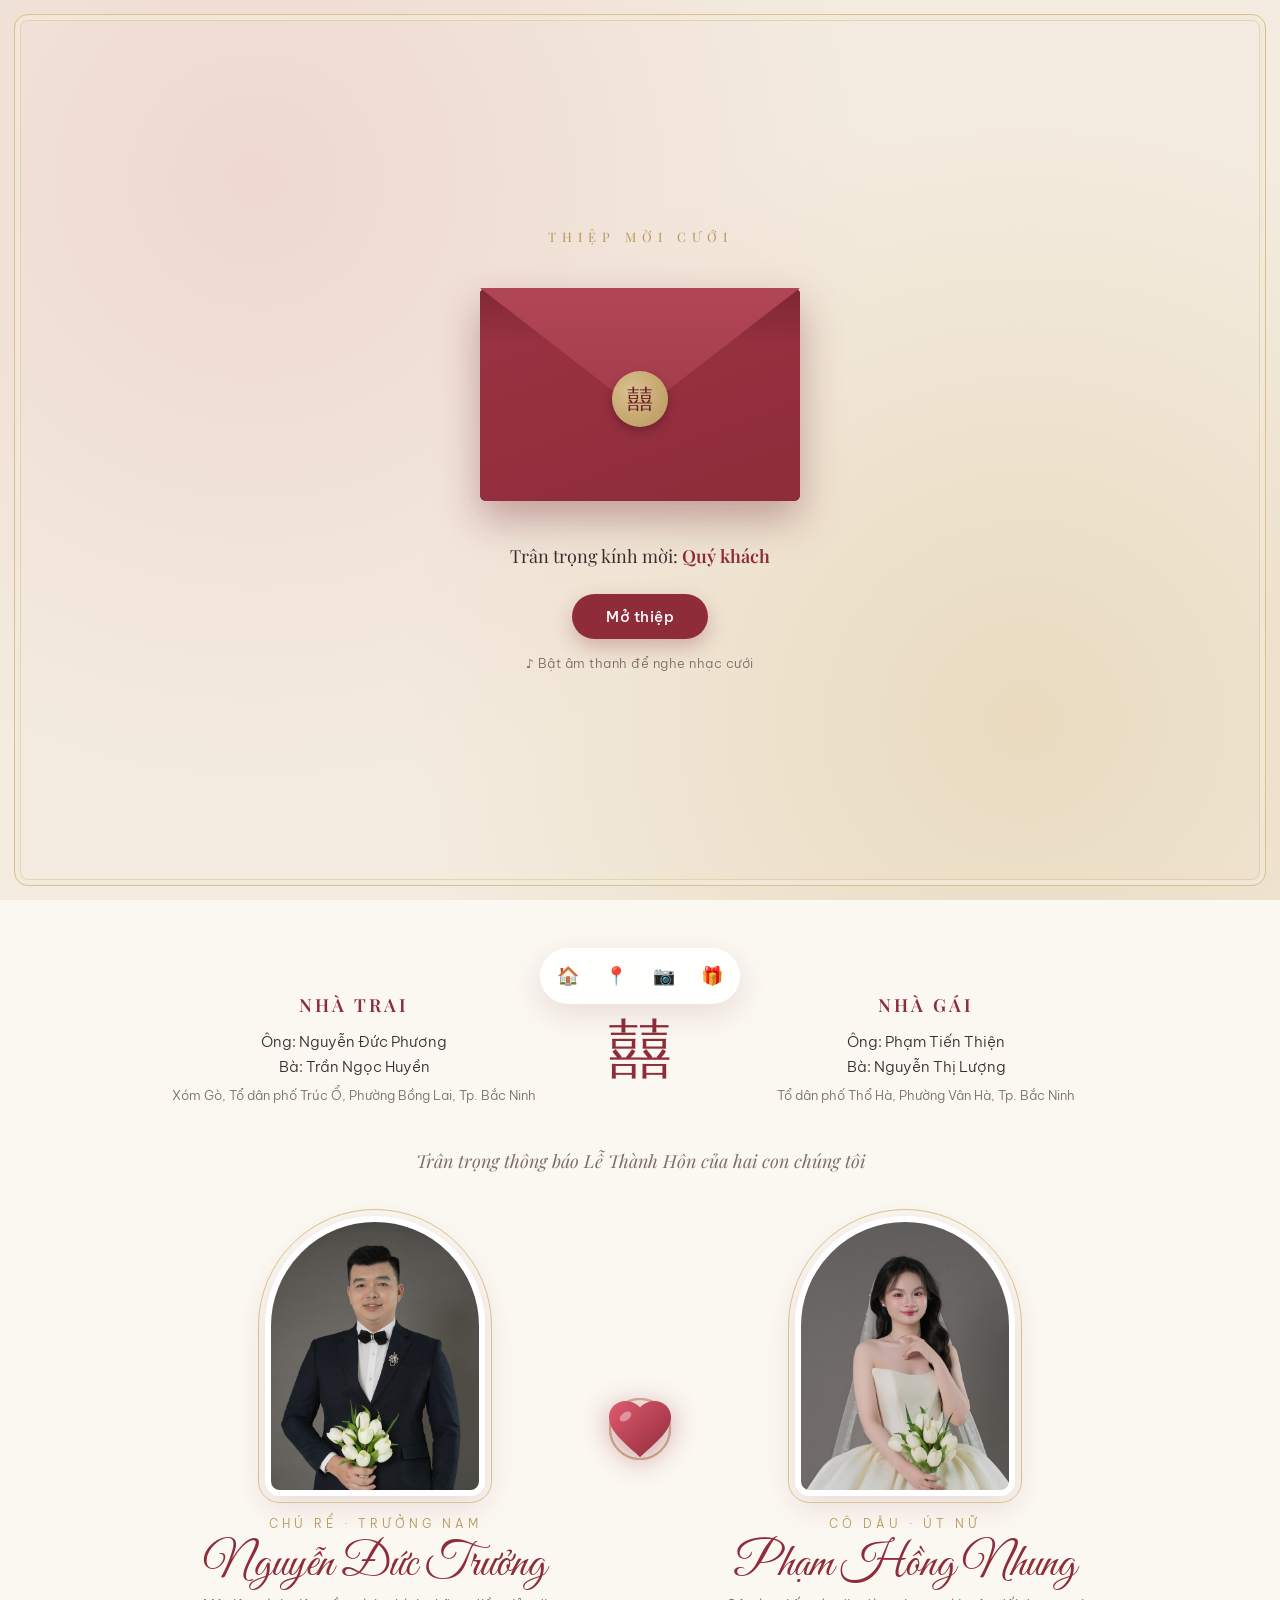
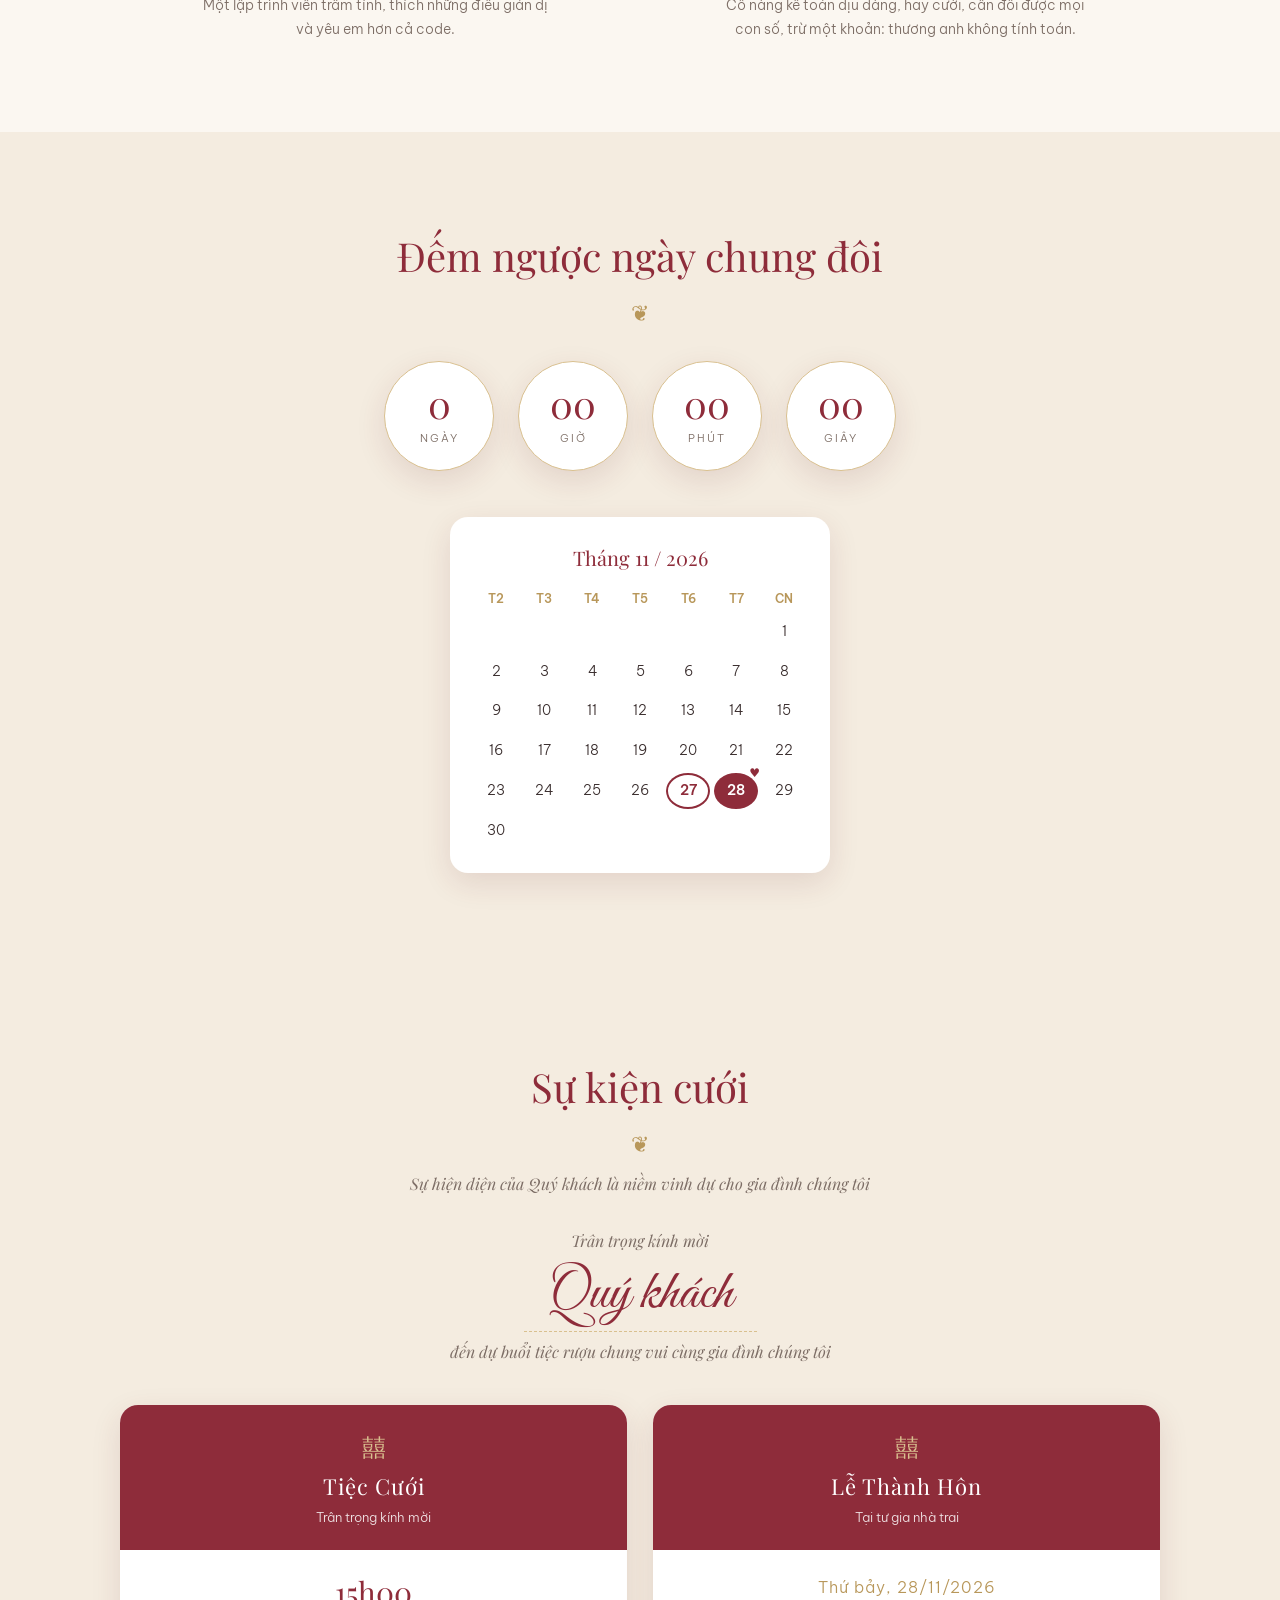
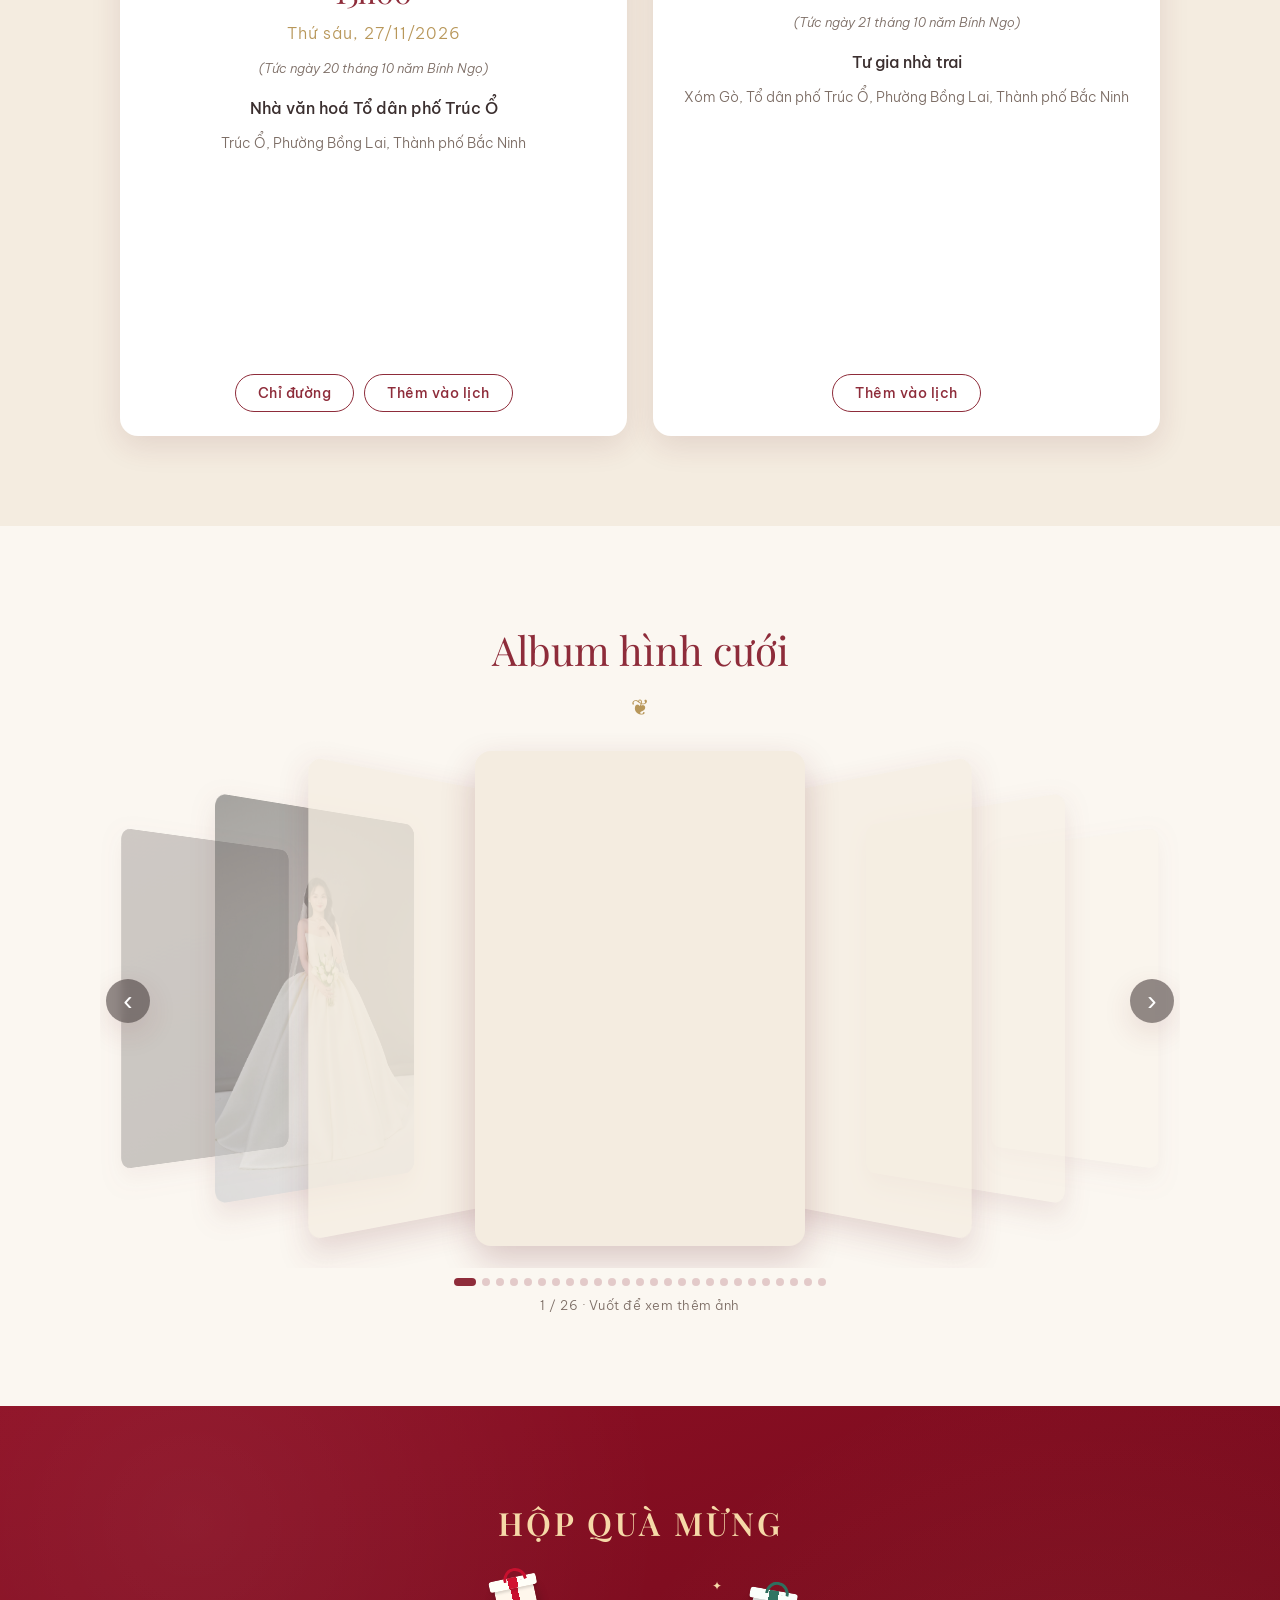
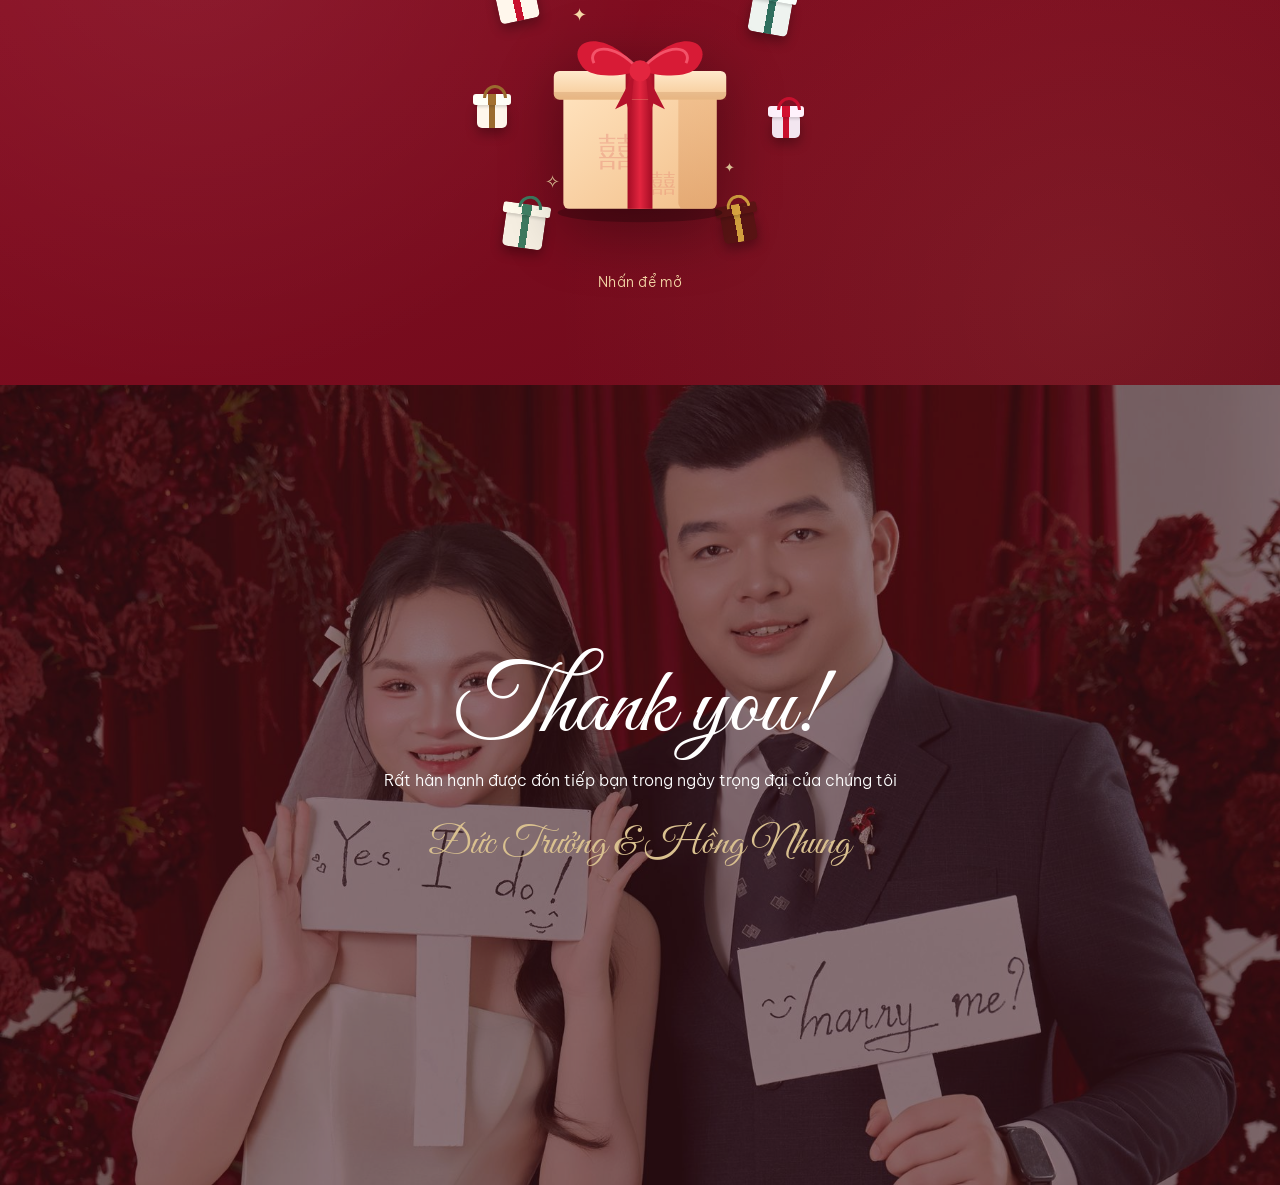
==== commit a8f553f8: "aa" ====
--- a/index.html
+++ b/index.html
@@ -27,7 +27,7 @@
   <link rel="preconnect" href="https://fonts.googleapis.com" />
   <link rel="preconnect" href="https://fonts.gstatic.com" crossorigin />
   <link href="https://fonts.googleapis.com/css2?family=Great+Vibes&family=Playfair+Display:ital,wght@0,400;0,600;1,400&family=Be+Vietnam+Pro:wght@300;400;500;600&display=swap" rel="stylesheet" />
-  <link rel="stylesheet" href="style.css?v=26" />
+  <link rel="stylesheet" href="style.css?v=37" />
 </head>
 <body class="locked">
 
@@ -300,7 +300,7 @@
 
   <div class="toast" id="toast"></div>
 
-  <script src="qr-data.js?v=26"></script>
-  <script src="script.js?v=26"></script>
+  <script src="qr-data.js?v=37"></script>
+  <script src="script.js?v=37"></script>
 </body>
 </html>
--- a/style.css
+++ b/style.css
@@ -207,6 +207,11 @@
   opacity: .85;
   animation: fall linear forwards;
 }
+/* trái tim rơi (xen giữa cánh hoa) */
+.petal.heart {
+  background: url("data:image/svg+xml,%3Csvg xmlns=%27http://www.w3.org/2000/svg%27 viewBox=%270 0 32 29%27%3E%3Cdefs%3E%3ClinearGradient id=%27g%27 x1=%270%27 y1=%270%27 x2=%271%27 y2=%271%27%3E%3Cstop offset=%270%27 stop-color=%27%23ff8fa3%27/%3E%3Cstop offset=%271%27 stop-color=%27%23d6284a%27/%3E%3C/linearGradient%3E%3C/defs%3E%3Cpath fill=%27url(%23g)%27 d=%27M16 29l-2.3-2.1C5.5 19.5 0 14.5 0 8.4 0 3.5 3.8 0 8.7 0c2.8 0 5.4 1.3 7.3 3.3C17.9 1.3 20.5 0 23.3 0 28.2 0 32 3.5 32 8.4c0 6.1-5.5 11.1-13.7 18.5L16 29z%27/%3E%3Cellipse cx=%278.5%27 cy=%278%27 rx=%273.2%27 ry=%271.9%27 fill=%27%23fff%27 opacity=%27.45%27 transform=%27rotate(-35 8.5 8)%27/%3E%3C/svg%3E") center / contain no-repeat;
+  border-radius: 0; opacity: .9; filter: drop-shadow(0 2px 3px rgba(150, 20, 50, .25));
+}
 @keyframes fall {
   to { transform: translate(var(--dx), 110vh) rotate(var(--rot)); }
 }
@@ -359,33 +364,35 @@
 .cf {
   --cw: min(62vw, 330px);                      /* bề rộng ảnh giữa */
   position: relative; height: calc(var(--cw) * 1.5 + 40px);
-  perspective: 1200px; overflow: hidden;
+  overflow: hidden;
   touch-action: pan-y; user-select: none; -webkit-user-select: none;
   margin: 0 -20px;                             /* tràn sát mép màn hình */
 }
-.cf-stage { position: absolute; inset: 0; transform-style: preserve-3d; }
+/* không dùng preserve-3d: tránh các ảnh nghiêng cắt nhau gây nháy trên điện thoại; độ sâu tạo bằng scale + z-index */
+.cf-stage { position: absolute; inset: 0; }
 .cf .g-item {
   position: absolute; left: 50%; top: 18px; width: var(--cw); aspect-ratio: 2 / 3;
   margin-left: calc(var(--cw) / -2);
   border-radius: 16px; overflow: hidden; background: var(--cream);
   box-shadow: 0 14px 34px rgba(107, 30, 42, .22);
-  transition: transform .65s cubic-bezier(.22, 1, .36, 1), opacity .65s ease, filter .65s ease;
-  will-change: transform; cursor: pointer;
+  transition: transform .65s cubic-bezier(.22, 1, .36, 1), opacity .65s ease;
+  will-change: transform, opacity; backface-visibility: hidden; -webkit-backface-visibility: hidden; cursor: pointer;
 }
 .cf.dragging .g-item { transition: none; }
 .cf .g-item.active { cursor: zoom-in; }
 .cf .g-item img { position: absolute; inset: 0; width: 100%; height: 100%; object-fit: cover; pointer-events: none; -webkit-user-drag: none; }
-/* ảnh ghép khổ ngang/vuông: hiện trọn ảnh, nền là chính ảnh đó làm mờ */
+/* ảnh ghép khổ ngang/vuông: hiện trọn ảnh trên nền tối (không dùng blur cho nhẹ máy) */
+.cf .g-item.fit { background: linear-gradient(160deg, #2b2123, #171113); }
 .cf .g-item.fit img.main { object-fit: contain; }
-.cf .g-item .bg { filter: blur(16px) brightness(.85); transform: scale(1.2); }
 .g-nav {
   position: absolute; top: 50%; transform: translateY(-50%); z-index: 300;
   width: 44px; height: 44px; border-radius: 50%; border: 0; cursor: pointer;
   background: rgba(59, 47, 47, .55); color: #fff; font-size: 28px; line-height: 1;
   backdrop-filter: blur(4px); box-shadow: var(--shadow);
 }
-.g-prev { left: calc(50% - var(--cw) / 2 - 64px); }
-.g-next { right: calc(50% - var(--cw) / 2 - 64px); }
+/* nút nằm sát mép ngoài cùng của dãy ảnh */
+.g-prev { left: 6px; }
+.g-next { right: 6px; }
 @media (max-width: 700px) { .g-prev { left: 8px; } .g-next { right: 8px; } .g-nav { width: 38px; height: 38px; font-size: 24px; } }
 .cf-dots { display: flex; justify-content: center; flex-wrap: wrap; gap: 6px; margin: 10px auto 0; max-width: 92vw; }
 .cf-dots button { width: 8px; height: 8px; border-radius: 99px; border: 0; padding: 0; cursor: pointer; background: rgba(142, 44, 58, .22); transition: width .3s, background .3s; }
@@ -501,6 +508,12 @@
 @keyframes gmFade { from { opacity: 0; } }
 @keyframes gmPop { from { opacity: 0; transform: scale(.85) translateY(20px); } }
 body.modal-open { overflow: hidden; }
+/* xem ảnh QR to để nhấn giữ lưu (trên điện thoại / trong Zalo, Messenger) */
+.qr-save { position: fixed; inset: 0; z-index: 400; display: none; flex-direction: column; align-items: center; justify-content: center; gap: 14px; padding: 20px; background: rgba(20, 6, 10, .9); }
+.qr-save.show { display: flex; }
+.qr-save img { max-width: min(92vw, 420px); max-height: 72vh; border-radius: 14px; box-shadow: 0 20px 40px rgba(0, 0, 0, .4); -webkit-touch-callout: default; user-select: auto; }
+.qr-save p { color: #f6d9a8; font-size: 14px; text-align: center; }
+.qr-save .gm-close { position: absolute; top: 14px; right: 14px; }
 /* popup gọn: bỏ khung lồng khung, thu nhỏ khoảng cách để không phải cuộn */
 .gift-dialog { padding: 18px 18px 14px; max-height: calc(100dvh - 24px); display: flex; flex-direction: column; }
 .gift-dialog .gift-grid { order: -1; }                    /* thẻ QR lên trước, lời cảm ơn xuống cuối */
@@ -528,8 +541,12 @@
 .gift-tip { font-size: 12px !important; color: var(--muted); margin-top: 10px; font-style: italic; }
 
 /* ================= CẢM ƠN ================= */
-.thanks { position: relative; min-height: 70vh; display: grid; place-items: center; text-align: center; color: #fff; background-size: cover; background-position: center 25%; background-attachment: fixed; padding: 80px 20px 120px; }
+.thanks { position: relative; min-height: 70vh; display: grid; place-items: center; text-align: center; color: #fff; background-size: cover; background-position: center 18%; background-attachment: scroll; padding: 80px 20px 120px; } /* ảnh cuộn cùng trang để luôn thấy mặt cô dâu chú rể */
 .thanks-overlay { position: absolute; inset: 0; background: rgba(60, 15, 22, .55); }
+/* laptop / máy tính: khung ngang 16:10 để thấy trọn mặt cô dâu chú rể và 2 tấm bảng cầm tay */
+@media (min-width: 901px) {
+  .thanks { height: 62.5vw; min-height: 0; background-position: center 22%; }
+}
 .thanks-content { position: relative; max-width: 560px; }
 .thanks h2 { font-size: clamp(60px, 12vw, 96px); line-height: 1.2; }
 .thanks-names { font-size: 40px; color: var(--gold-light); margin-top: 16px; }
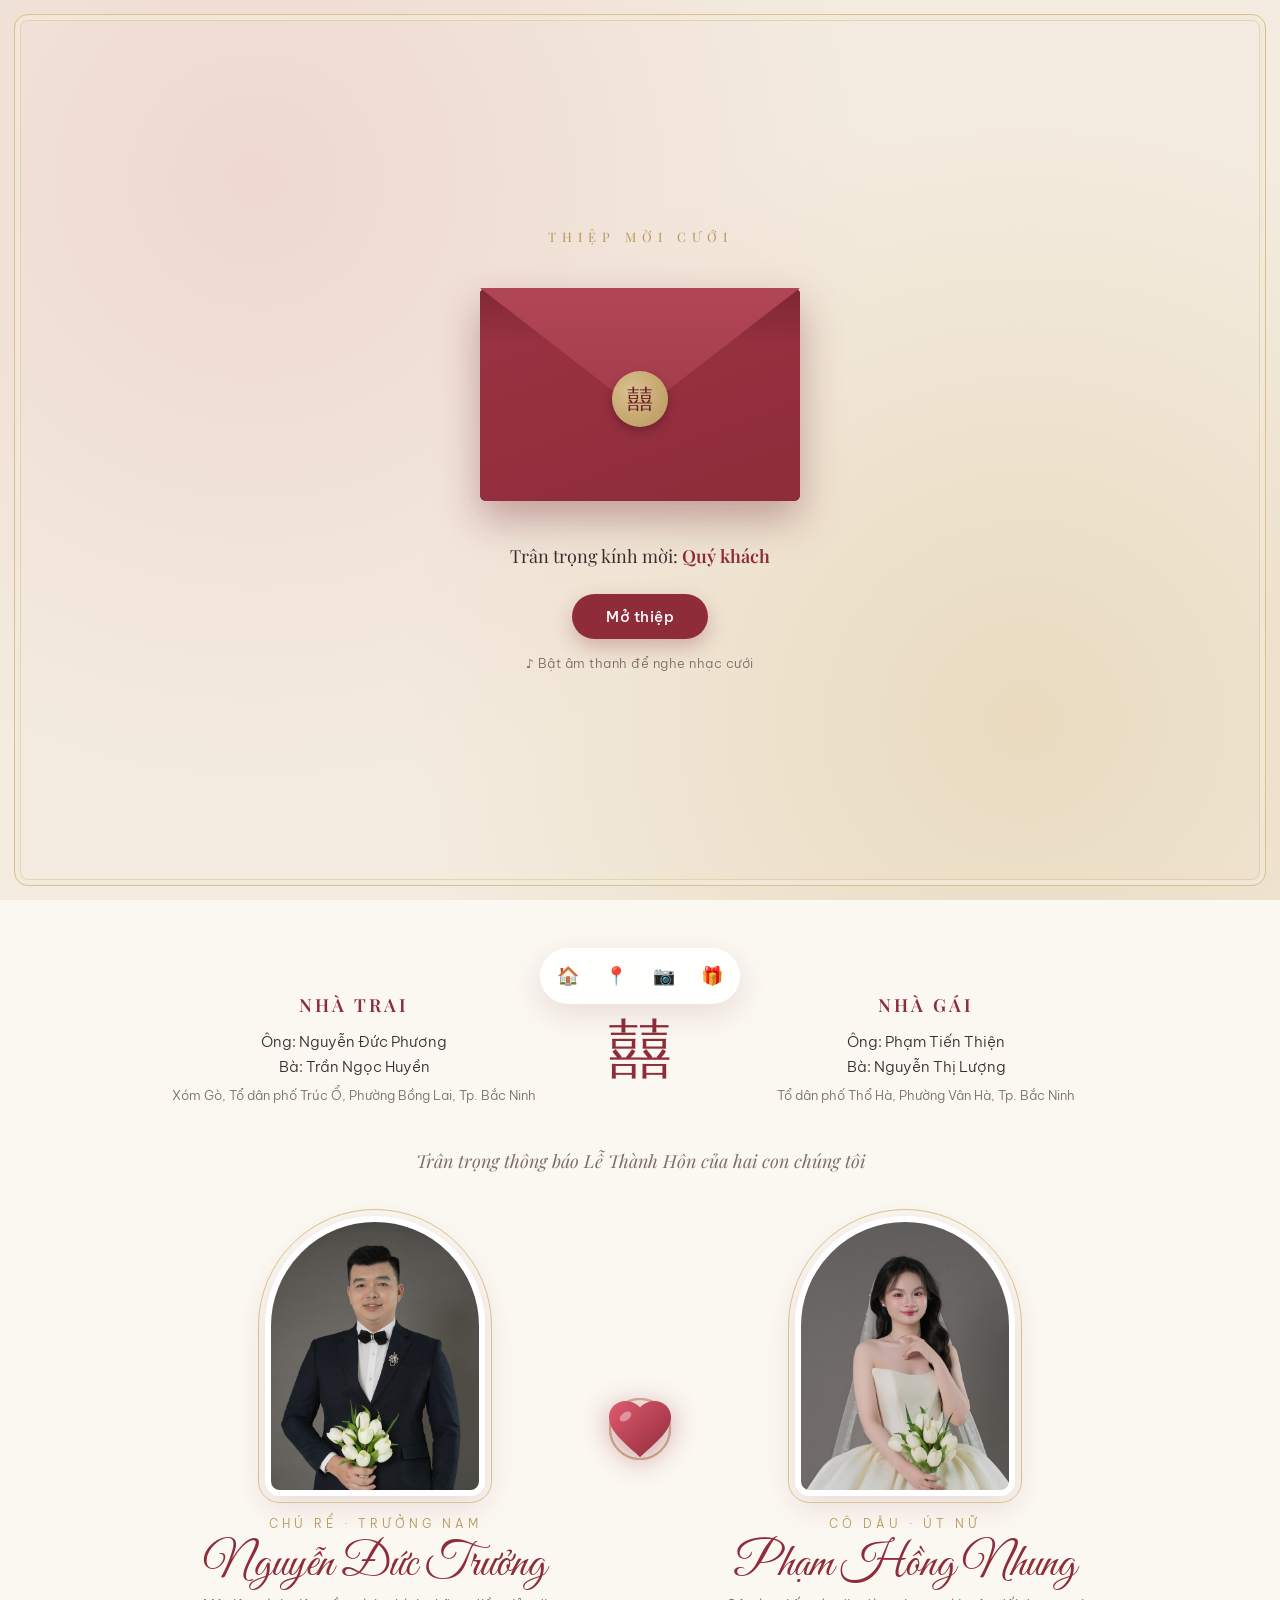
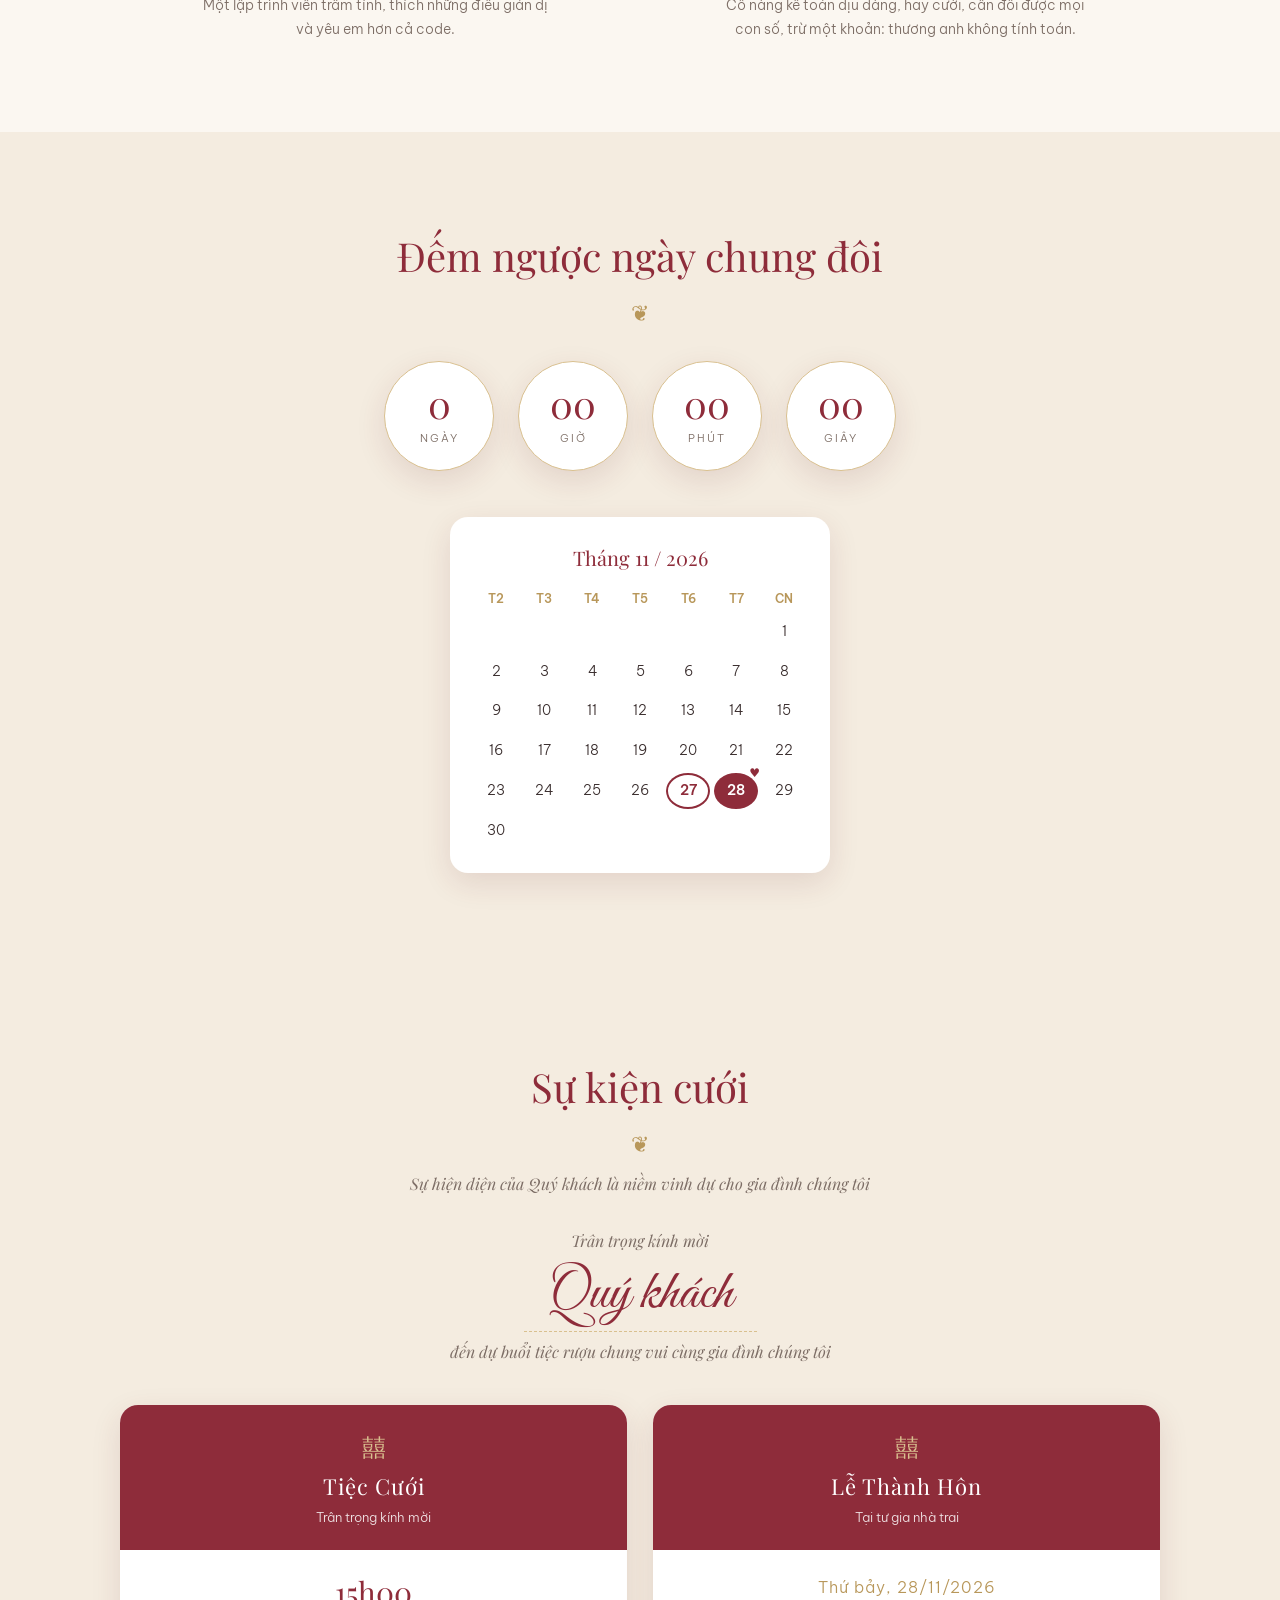
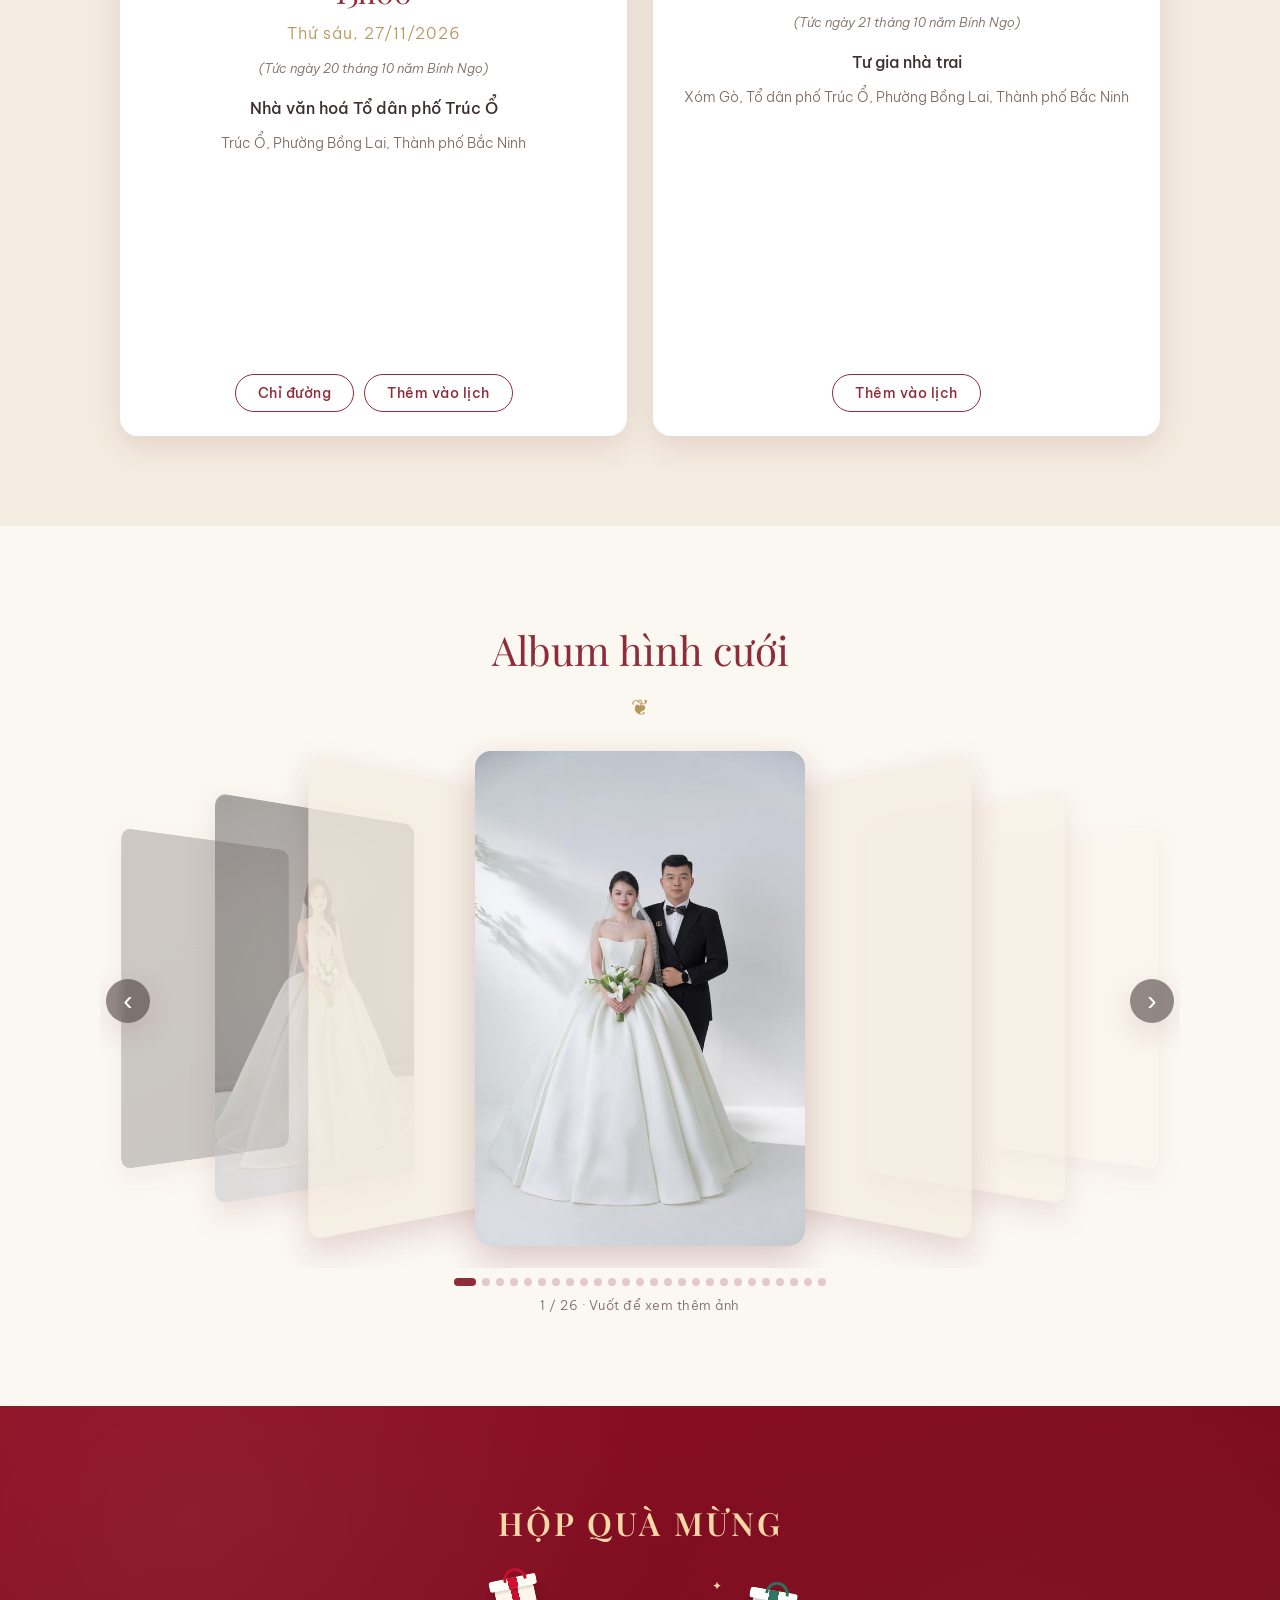
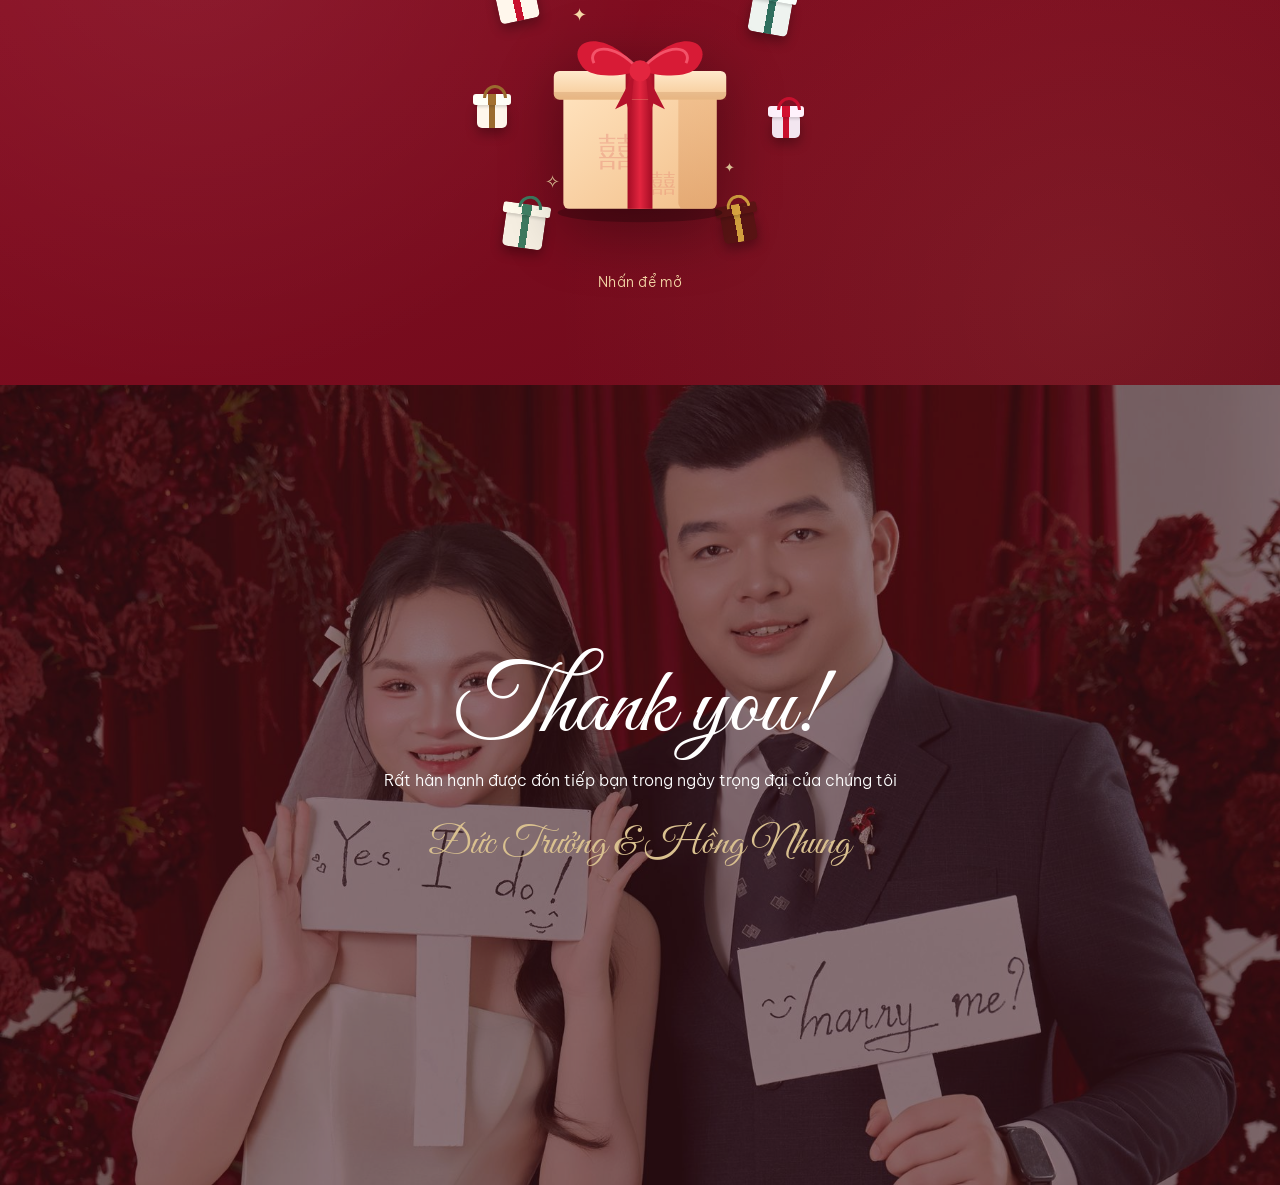
==== commit ac327943: "aa" ====
--- a/index.html
+++ b/index.html
@@ -27,7 +27,7 @@
   <link rel="preconnect" href="https://fonts.googleapis.com" />
   <link rel="preconnect" href="https://fonts.gstatic.com" crossorigin />
   <link href="https://fonts.googleapis.com/css2?family=Great+Vibes&family=Playfair+Display:ital,wght@0,400;0,600;1,400&family=Be+Vietnam+Pro:wght@300;400;500;600&display=swap" rel="stylesheet" />
-  <link rel="stylesheet" href="style.css?v=37" />
+  <link rel="stylesheet" href="style.css?v=38" />
 </head>
 <body class="locked">
 
@@ -300,7 +300,7 @@
 
   <div class="toast" id="toast"></div>
 
-  <script src="qr-data.js?v=37"></script>
-  <script src="script.js?v=37"></script>
+  <script src="qr-data.js?v=38"></script>
+  <script src="script.js?v=38"></script>
 </body>
 </html>
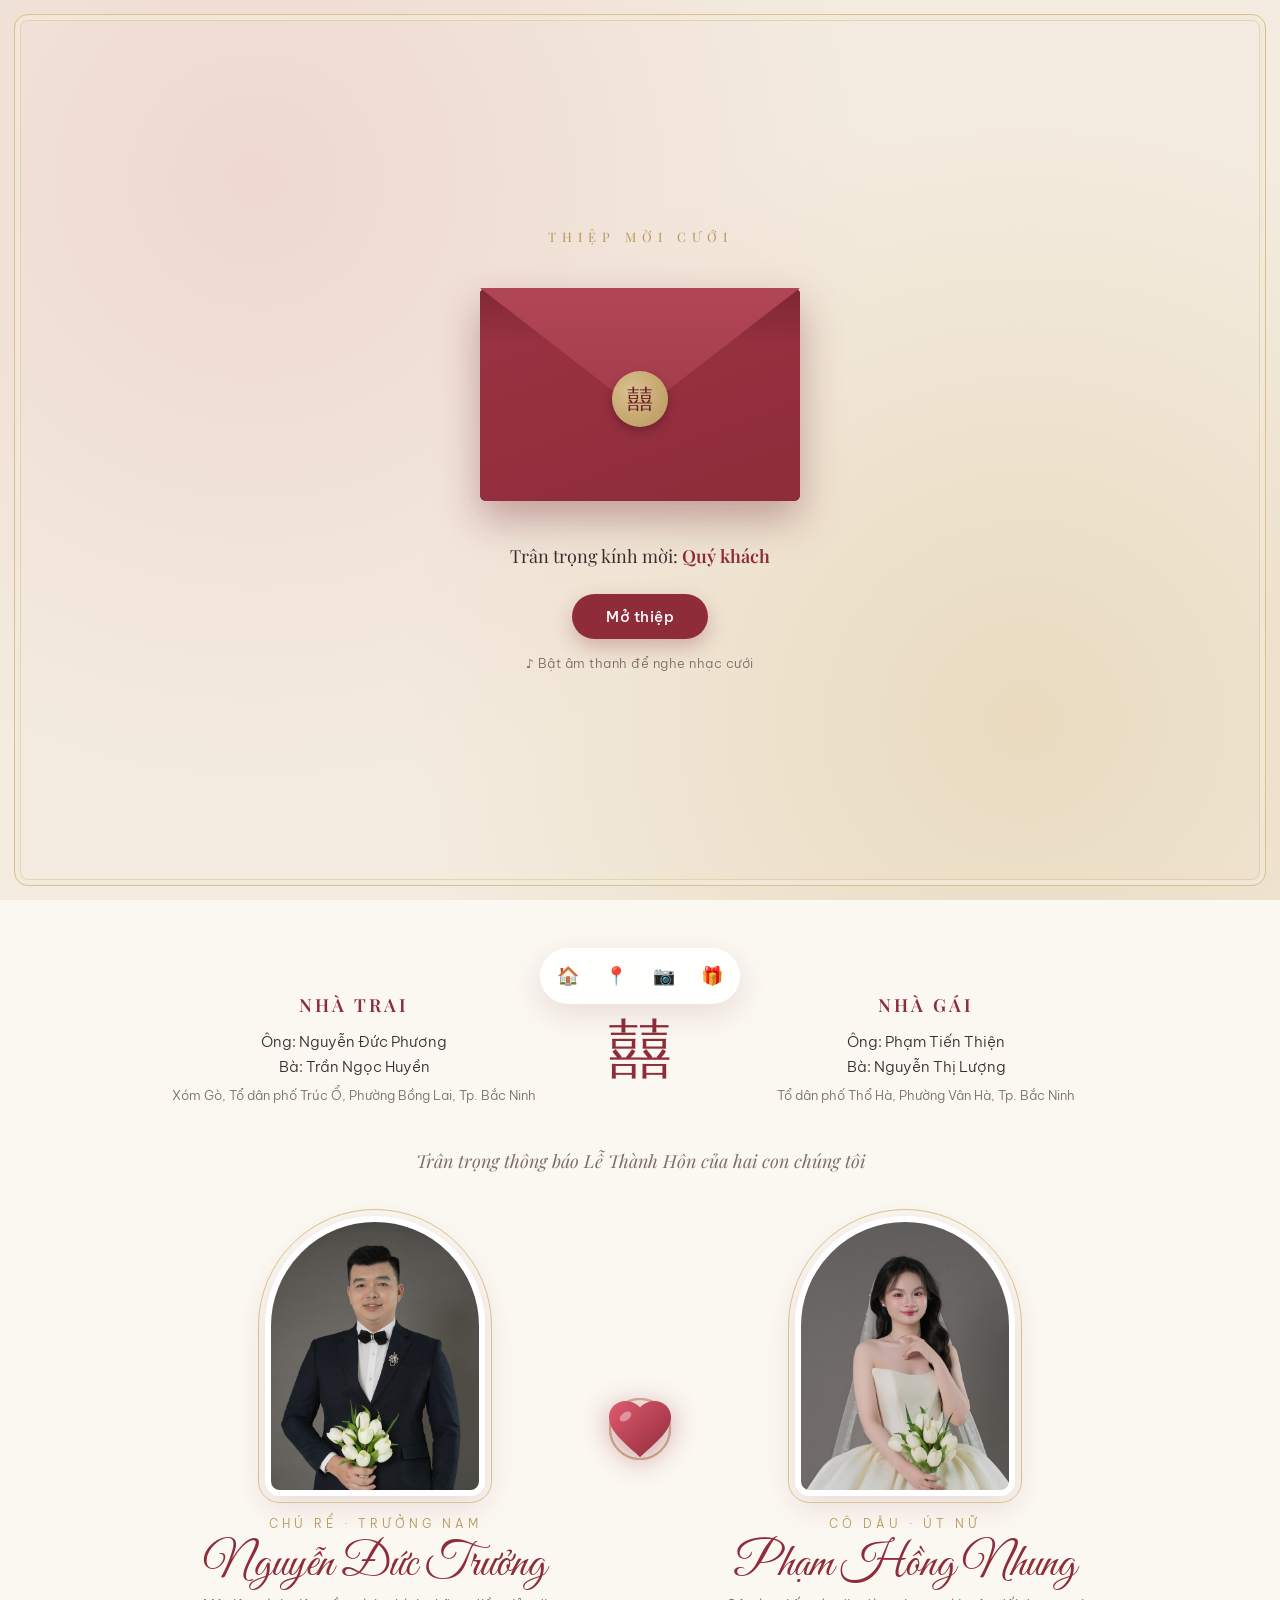
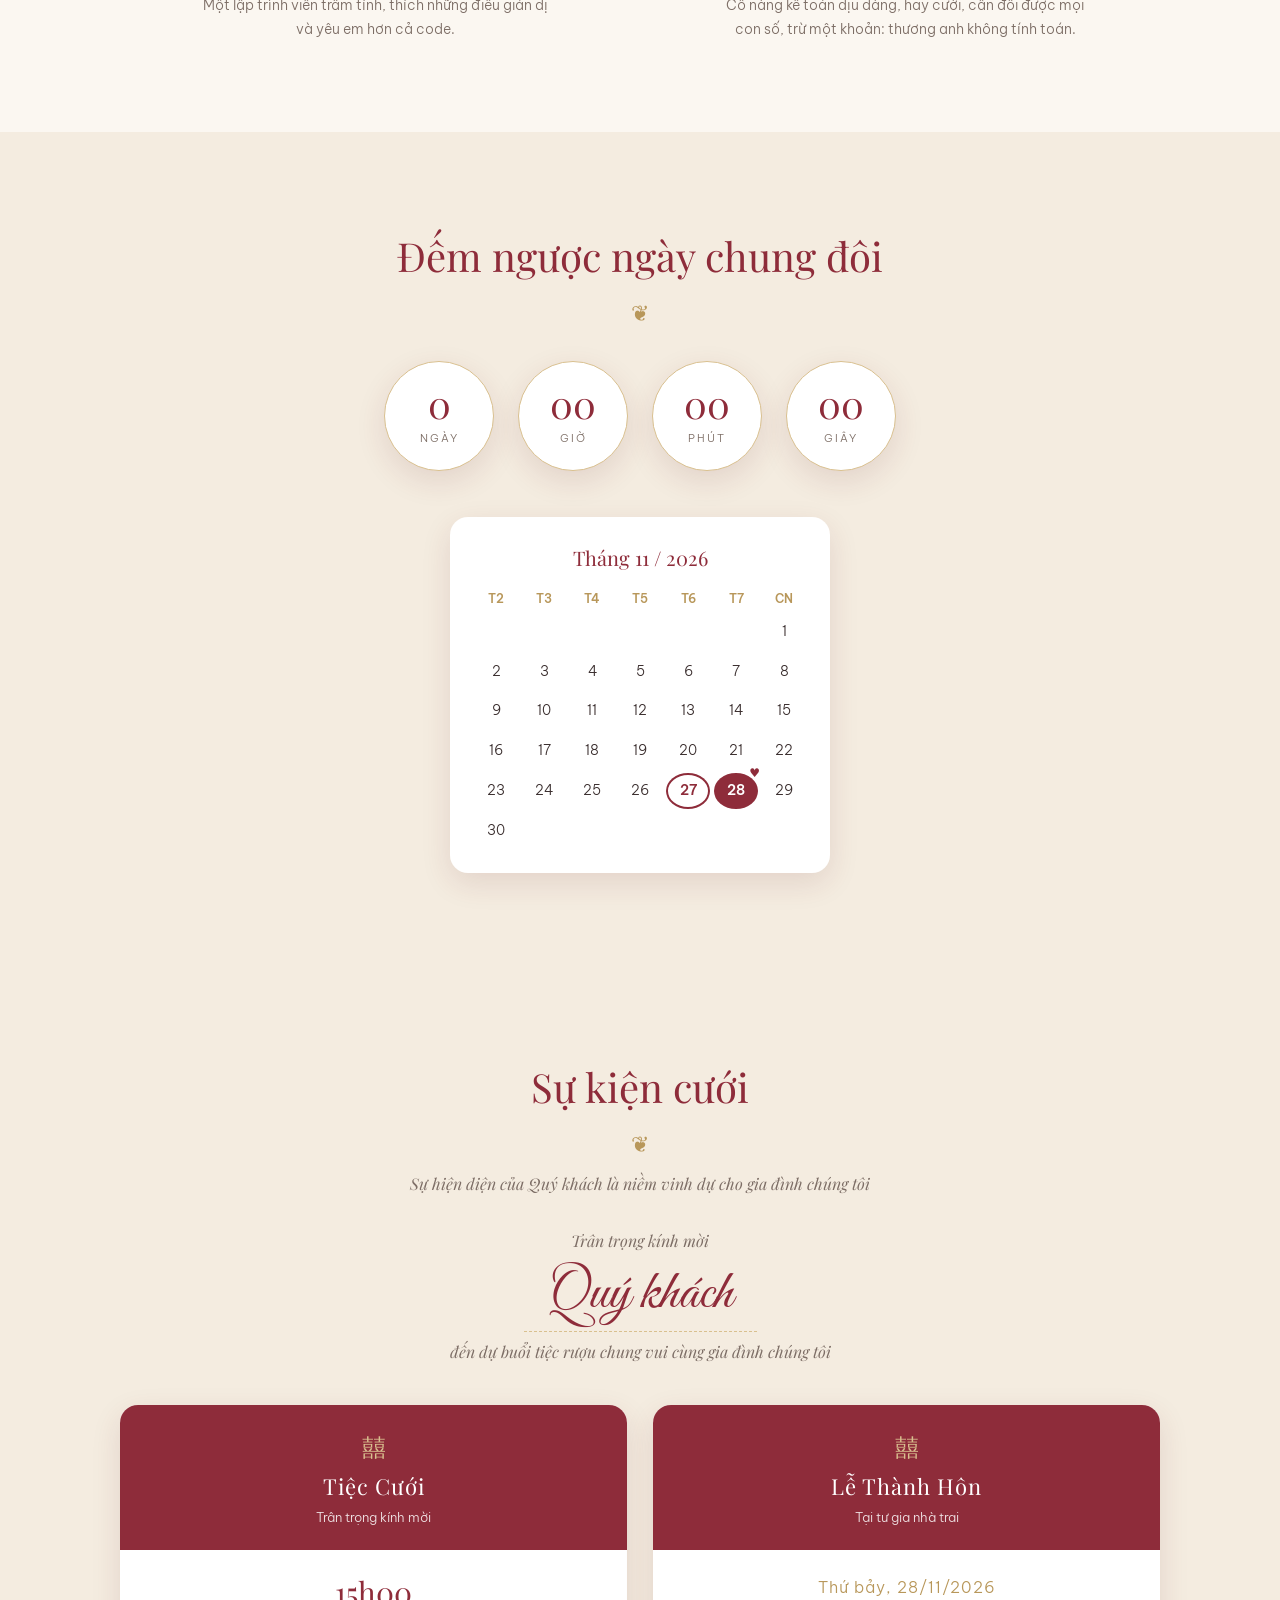
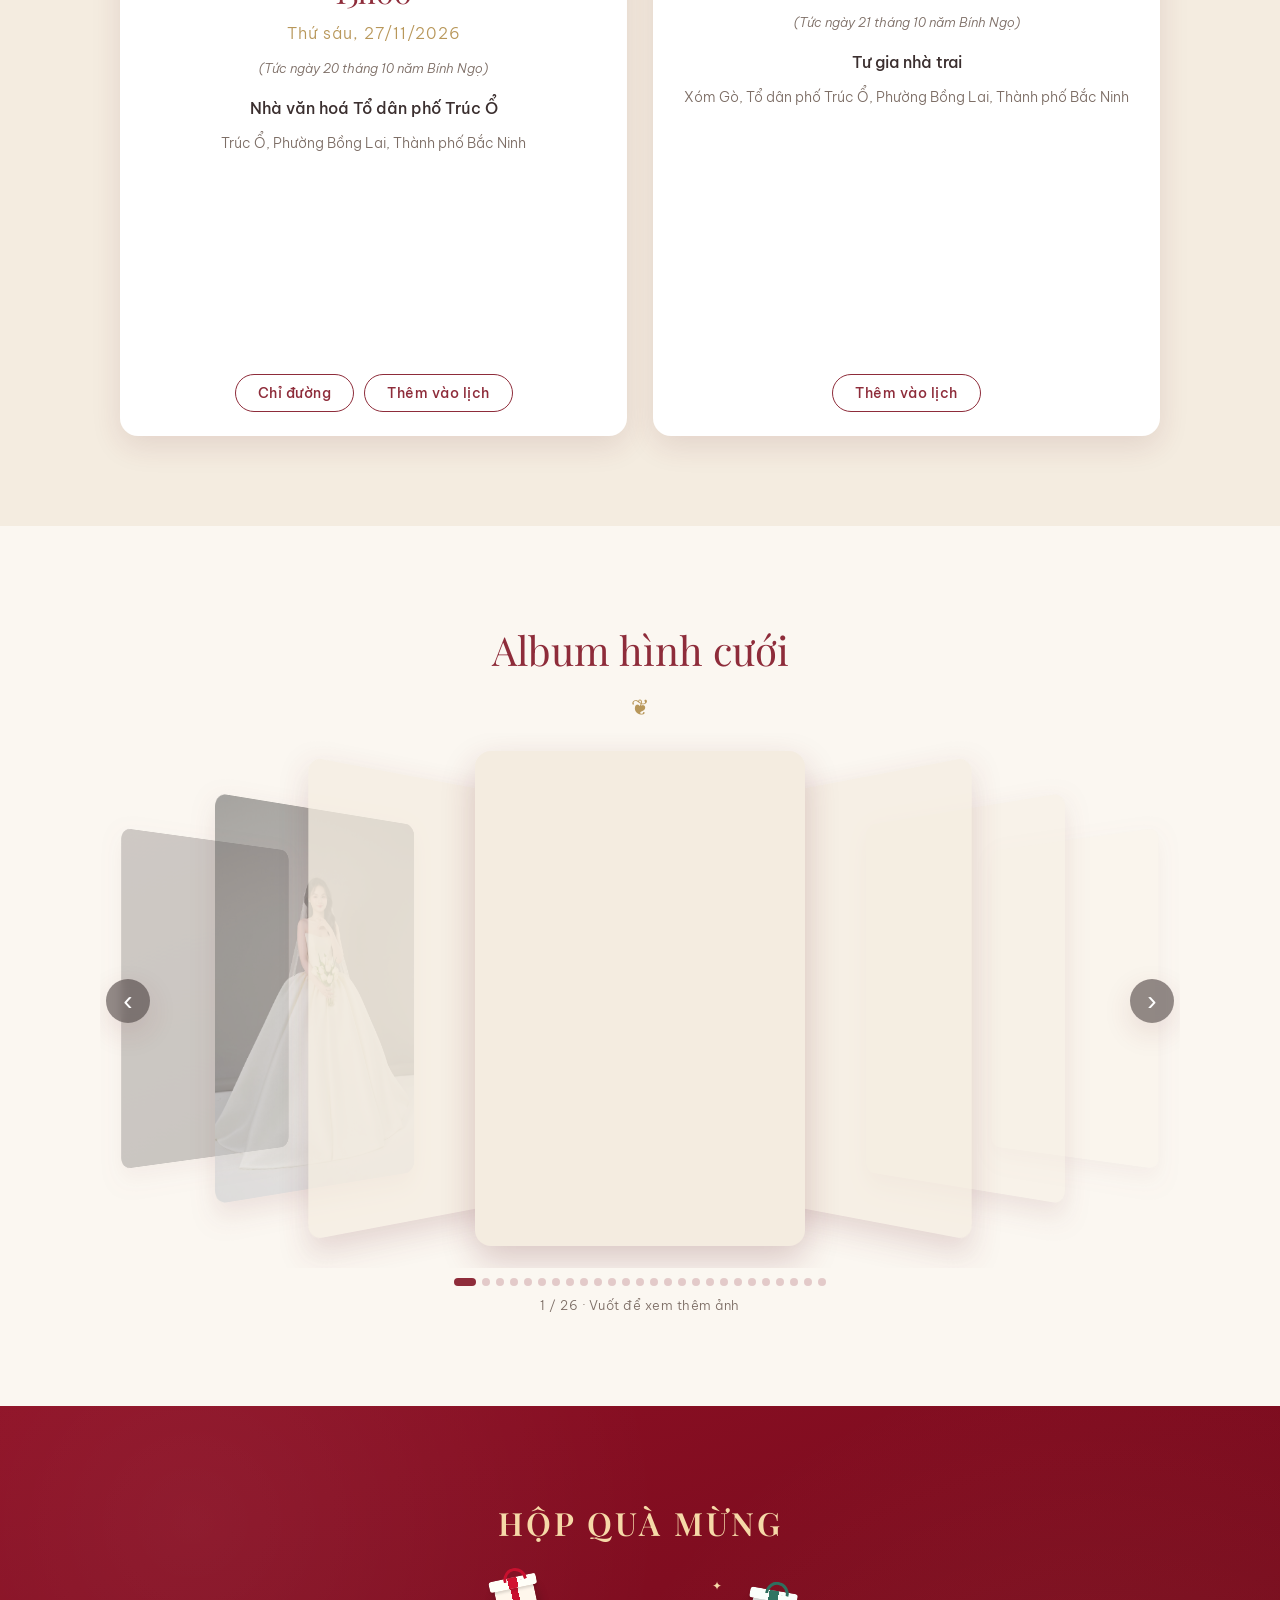
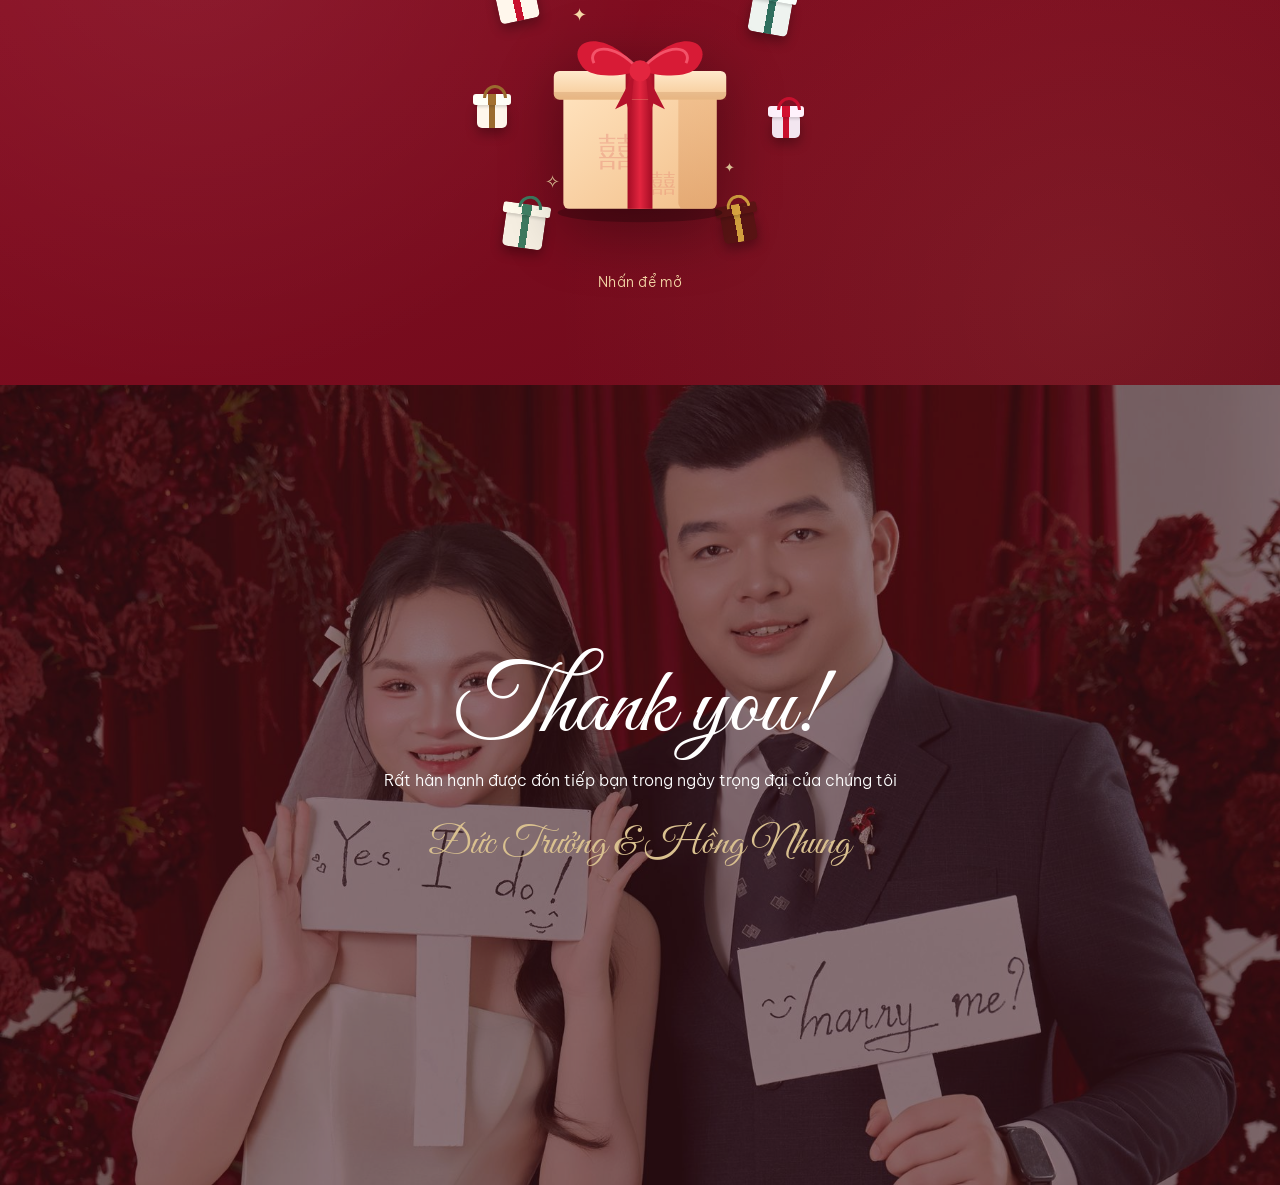
==== commit a0ae528d: "aa" ====
--- a/index.html
+++ b/index.html
@@ -27,7 +27,7 @@
   <link rel="preconnect" href="https://fonts.googleapis.com" />
   <link rel="preconnect" href="https://fonts.gstatic.com" crossorigin />
   <link href="https://fonts.googleapis.com/css2?family=Great+Vibes&family=Playfair+Display:ital,wght@0,400;0,600;1,400&family=Be+Vietnam+Pro:wght@300;400;500;600&display=swap" rel="stylesheet" />
-  <link rel="stylesheet" href="style.css?v=38" />
+  <link rel="stylesheet" href="style.css?v=41" />
 </head>
 <body class="locked">
 
@@ -300,7 +300,7 @@
 
   <div class="toast" id="toast"></div>
 
-  <script src="qr-data.js?v=38"></script>
-  <script src="script.js?v=38"></script>
+  <script src="qr-data.js?v=41"></script>
+  <script src="script.js?v=41"></script>
 </body>
 </html>
--- a/style.css
+++ b/style.css
@@ -508,12 +508,7 @@
 @keyframes gmFade { from { opacity: 0; } }
 @keyframes gmPop { from { opacity: 0; transform: scale(.85) translateY(20px); } }
 body.modal-open { overflow: hidden; }
-/* xem ảnh QR to để nhấn giữ lưu (trên điện thoại / trong Zalo, Messenger) */
-.qr-save { position: fixed; inset: 0; z-index: 400; display: none; flex-direction: column; align-items: center; justify-content: center; gap: 14px; padding: 20px; background: rgba(20, 6, 10, .9); }
-.qr-save.show { display: flex; }
-.qr-save img { max-width: min(92vw, 420px); max-height: 72vh; border-radius: 14px; box-shadow: 0 20px 40px rgba(0, 0, 0, .4); -webkit-touch-callout: default; user-select: auto; }
-.qr-save p { color: #f6d9a8; font-size: 14px; text-align: center; }
-.qr-save .gm-close { position: absolute; top: 14px; right: 14px; }
+
 /* popup gọn: bỏ khung lồng khung, thu nhỏ khoảng cách để không phải cuộn */
 .gift-dialog { padding: 18px 18px 14px; max-height: calc(100dvh - 24px); display: flex; flex-direction: column; }
 .gift-dialog .gift-grid { order: -1; }                    /* thẻ QR lên trước, lời cảm ơn xuống cuối */
@@ -522,7 +517,7 @@
 .gift-dialog .gift-grid { gap: 14px; }
 .gift-dialog .gift-card { padding: 0; background: none; box-shadow: none; }
 .gift-dialog .gift-card h4 { font-size: 22px; margin: 2px 40px 10px; }
-.gift-dialog .gift-qr { width: 168px; height: 168px; padding: 6px; margin: 0 auto 8px; }
+.gift-dialog .gift-qr { -webkit-touch-callout: default; width: 168px; height: 168px; padding: 6px; margin: 0 auto 8px; }
 .gift-dialog .gift-card p { margin: 0; font-size: 13.5px; }
 .gift-dialog .gift-card .acc { font-size: 20px; margin: 0; }
 .gift-dialog .gift-actions { margin-top: 10px; flex-wrap: nowrap; }
